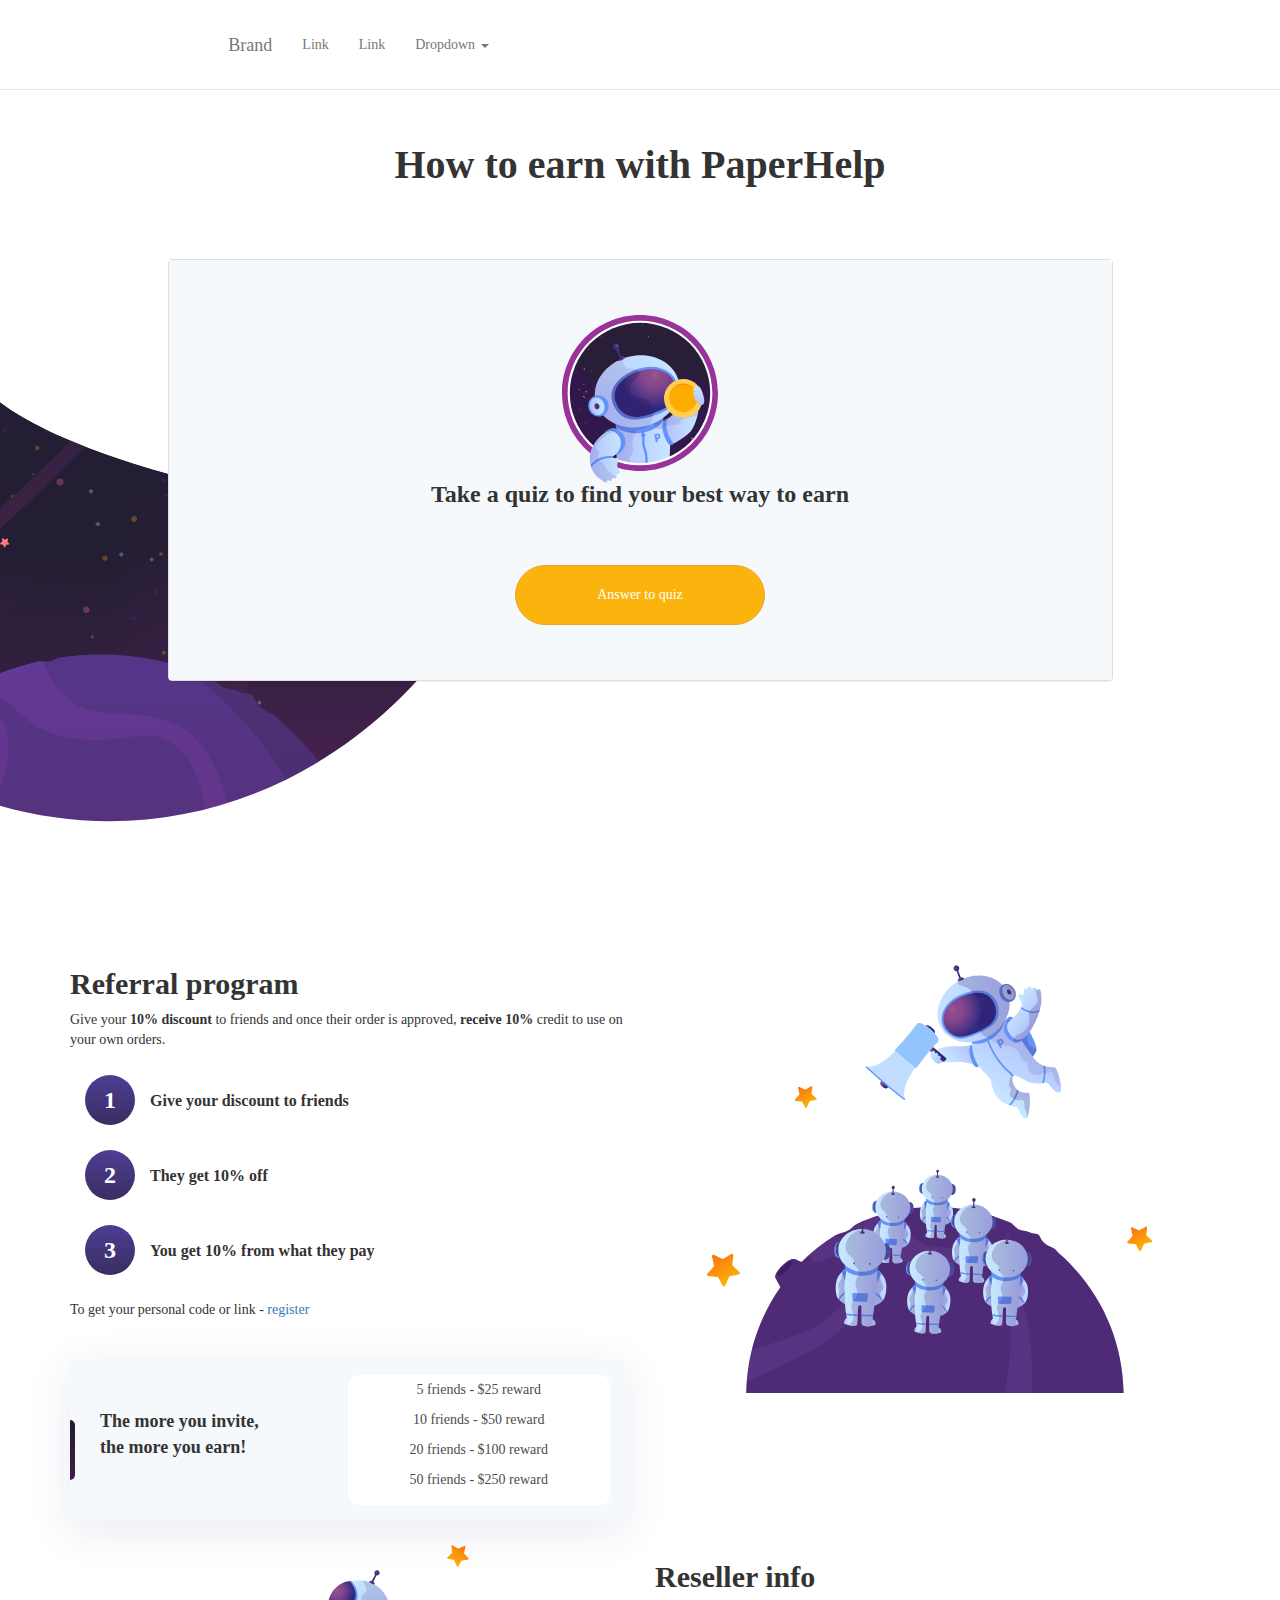
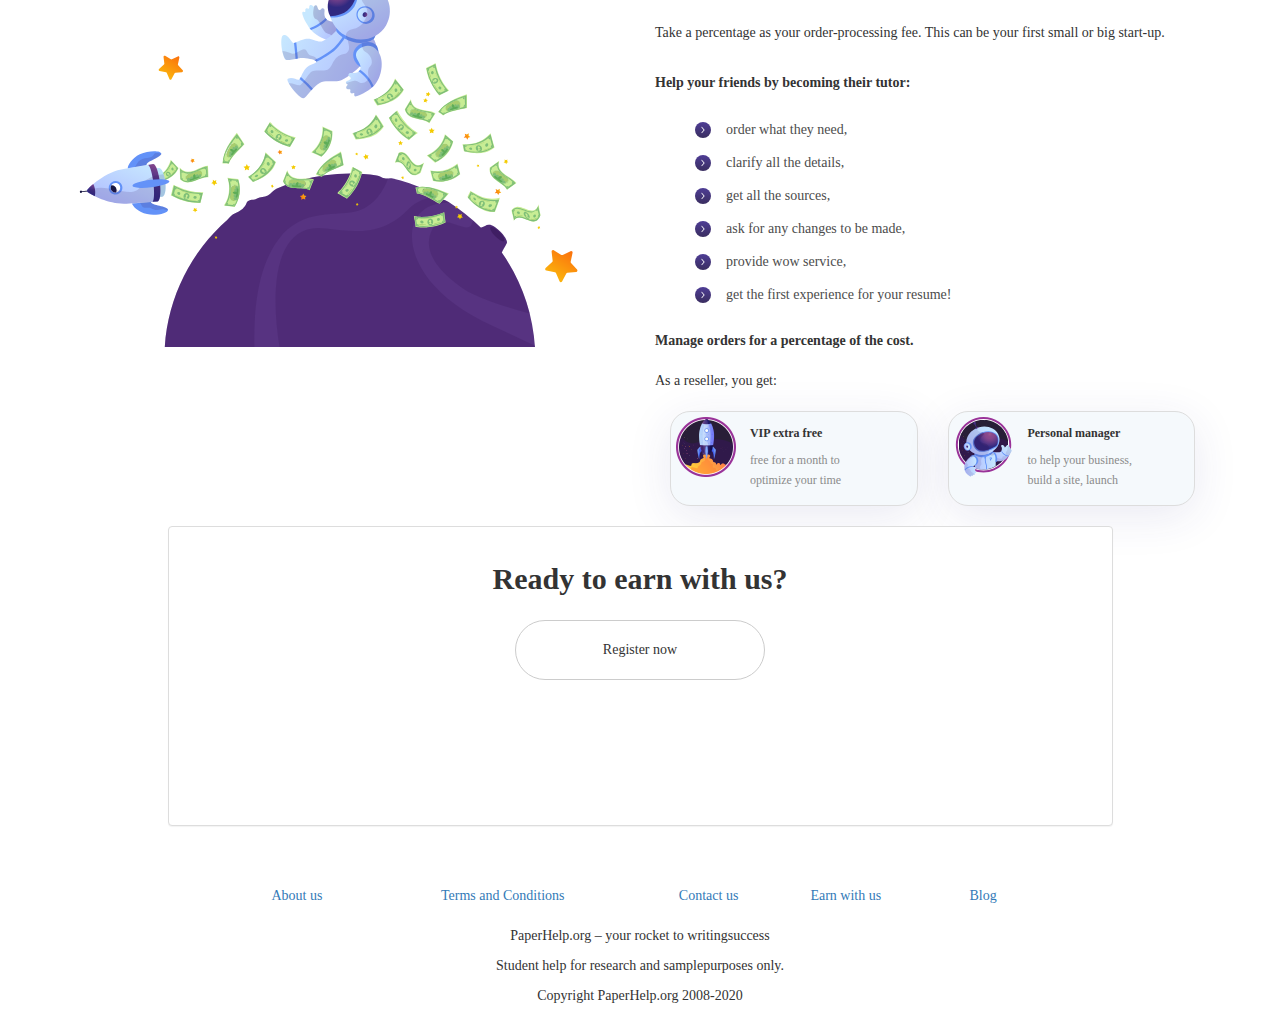
==== index.html @ 6554e4d7 "1" ====
<!DOCTYPE html>
<html lang="en">
  <head>
    <meta charset="UTF-8" />
    <meta name="viewport" content="width=device-width, initial-scale=1.0" />
    <title>index</title>
    <link rel="stylesheet" href="/lib/bootstrap-3.3.7-dist/css/bootstrap.css" />
    <link rel="stylesheet" href="/css/main.css" />
  </head>
  <body>
    <div class="container-fluid">
      <header class="row" id="header">
        <nav class="navbar navbar-default navbar-fixed-top">
          <div class="container-fluid col-lg-offset-2 col-lg-8">
            <div class="navbar-header">
              <button
                type="button"
                class="navbar-toggle collapsed"
                data-toggle="collapse"
                data-target="#bs-example-navbar-collapse-1"
                aria-expanded="false"
              >
                <span class="sr-only">Toggle navigation</span>
                <span class="icon-bar"></span>
                <span class="icon-bar"></span>
                <span class="icon-bar"></span>
              </button>
              <a class="navbar-brand" href="#">Brand</a>
            </div>
            <div
              class="collapse navbar-collapse"
              id="bs-example-navbar-collapse-1"
            >
              <ul class="nav navbar-nav">
                <li class="">
                  <a href="#">Link <span class="sr-only">(current)</span></a>
                </li>
                <li><a href="#">Link</a></li>
                <li class="dropdown">
                  <a
                    href="#"
                    class="dropdown-toggle"
                    data-toggle="dropdown"
                    role="button"
                    aria-haspopup="true"
                    aria-expanded="false"
                    >Dropdown <span class="caret"></span
                  ></a>
                  <ul class="dropdown-menu">
                    <li><a href="#">Action</a></li>
                    <li><a href="#">Another action</a></li>
                    <li><a href="#">Something else here</a></li>
                    <li role="separator" class="divider"></li>
                    <li><a href="#">Separated link</a></li>
                    <li role="separator" class="divider"></li>
                    <li><a href="#">One more separated link</a></li>
                  </ul>
                </li>
              </ul>
            </div>
          </div>
        </nav>
        <div id="header-img"></div>
      </header>
      <section class="content container" id="content"></section>
      <footer class="row" id="footer">
        <div class="col-lg-offset-2 col-lg-8 text-center">
          <div class="col-lg-2"><a href="#">About us</a></div>
          <div class="col-lg-4"><a href="#">Terms and Conditions</a></div>
          <div class="col-lg-2"><a href="#">Contact us</a></div>
          <div class="col-lg-2"><a href="#">Earn with us</a></div>
          <div class="col-lg-2"><a href="#">Blog</a></div>
        </div>
        <div class="col-lg-offset-1 col-lg-10 text-center">
          <p>PaperHelp.org – your rocket to writingsuccess</p>
          <p>Student help for research and samplepurposes only.</p>
          <p>Copyright PaperHelp.org 2008-2020</p>
        </div>
      </footer>
    </div>
    <script src="/lib/jquery-2.0.0/jquery.js"></script>
    <script src="/lib/bootstrap-3.3.7-dist/js/bootstrap.js"></script>
    <script src="/js/config.js"></script>
    <script src="/js/utils.js"></script>
    <script>
      utils.load(config.module.joinUs);
    </script>
  </body>
</html>
---- css/main.css ----
body {
  padding-top: 90px;
  font-family: "Gotham Pro";
}
h1 {
  line-height: 50px;
  font-size: 40px;
  color: #333;
}
h1,
h2,
h3 {
  font-weight: 700;
  font-family: Gotham Pro;
  font-style: normal;
}
.clear-padding {
  padding: 0;
}
.padding-bottom-xs {
  padding-bottom: 10px;
}
.padding-bottom-sm {
  padding-bottom: 20px;
}
.padding-bottom-md {
  padding-bottom: 30px;
}
.front-xs {
  font-style: normal;
  font-weight: normal;
  font-size: 12px;
  line-height: 20px;
  color: #8b8b8b;
}
/* header */
header .navbar {
  padding: 0px;
  background-color: #ffffff;
}
#header-img {
  width: 1131px;
  height: 755px;
  right: 50%;
  margin-right: 150px;
  position: absolute;
  background-image: url("/imgs/header-bg-l-desk.svg");
}
#header .navbar {
  height: 90px;
  padding: 20px 0px;
}
#header {
  margin-bottom: 30px;
}

/* content */

/* footer */
#footer div {
  margin-top: 20px;
}

/* joinUs */
/* #joinUs .row:nth-of-type(1) */
#joinUs .row:nth-of-type(1) .title {
  font-family: Gotham Pro;
  font-style: normal;
  font-weight: bold;
  font-size: 24px;
  line-height: 23px;
  margin: 0 0 39px 0;
}
#joinUs .row:nth-of-type(1) .title {
  padding-bottom: 20px;
}
#joinUs .row:nth-of-type(1) .join-panel {
  height: 688px;
}

#joinUs .row:nth-of-type(1) .join-panel .panel-body {
  padding: 55px 72px;
  background: #f5f9fc;
}
#joinUs .row:nth-of-type(1) .panel-body .btn {
  height: 60px;
  width: 250px;
  background: #fbb40d;
  border-radius: 50px;
}
/* #joinUs .row:nth-of-type(2)  */
#joinUs .row:nth-of-type(2) .col-lg-12 {
  padding: 0px;
}
#joinUs .row:nth-of-type(2) .title-nav {
  margin-bottom: 25px;
}
#joinUs .row:nth-of-type(2) .circular {
  height: 50px;
  width: 50px;
  border-radius: 50%;
  background: linear-gradient(180deg, #4e3d95 0, #3a2e60 100%) !important;
  font-style: normal;
  font-weight: bold;
  font-size: 24px;
  line-height: 23px;
  display: flex;
  align-items: center;
  text-align: center;
  color: #ffffff;
  justify-content: center;
}
#joinUs .row:nth-of-type(2) .circular + div {
  min-height: 50px;
  font-style: normal;
  font-weight: bold;
  font-size: 16px;
  line-height: 15px;
  display: flex;
  align-items: center;
  color: #333333;
}
#joinUs .row:nth-of-type(2) .panel:before {
  content: "";
  position: absolute;
  left: 0;
  top: 50%;
  margin-top: -30px;
  height: 60px;
  width: 5px;
  background: linear-gradient(180deg, #231e33 17.73%, #431c48 100%);
  border-radius: 0 10px 10px 0;
}
#joinUs .row:nth-of-type(2) .panel {
  box-shadow: 0px 10px 45px rgba(47, 45, 133, 0.1);
  border: none;
}
#joinUs .row:nth-of-type(2) .panel-body:nth-of-type(1) {
  background: #f5f9fc;
}
#joinUs .row:nth-of-type(2) .panel-body:nth-of-type(1) .nav-left {
  height: 120px;
  display: flex;
  align-items: center;
  font-weight: bold;
  font-size: 18px;
}
#joinUs .row:nth-of-type(2) .panel-body:nth-of-type(1) .nav-right {
  background: #ffffff;
  border-radius: 10px;
  font-style: normal;
  font-weight: normal;
  font-size: 14px;
  color: #4c4c4c;
  padding: 5px 0px;
}
/* #joinUs .row:nth-of-type(3) */
#joinUs .row:nth-of-type(3) li {
  list-style: none;
  padding-left: 31px;
  font-style: normal;
  font-weight: normal;
  font-size: 14px;
  line-height: 33px;
  color: #4c4c4c;
  background: url("/imgs/arrow-point-to-right.svg") no-repeat top 50% left 0;
}
#joinUs .row:nth-of-type(3) .panel {
  background: #f5f9fc;
  box-shadow: 0px 10px 45px rgba(47, 45, 133, 0.1);
  border-radius: 20px;
}
#joinUs .row:nth-of-type(3) .panel .panel-body {
  padding: 5px;
}
#joinUs .row:nth-of-type(3) .panel img {
  height: 60px;
  width: 60px;
}
/* #joinUs .row:nth-of-type(4) */
#joinUs .row:nth-of-type(4) .panel {
  height: 300px;
}
#joinUs .row:nth-of-type(4) .panel-body {
  height: 300px;
}
#joinUs .footer .panel-body .btn {
  margin-top: 25px;
  height: 60px;
  width: 250px;
  border-radius: 50px;
}
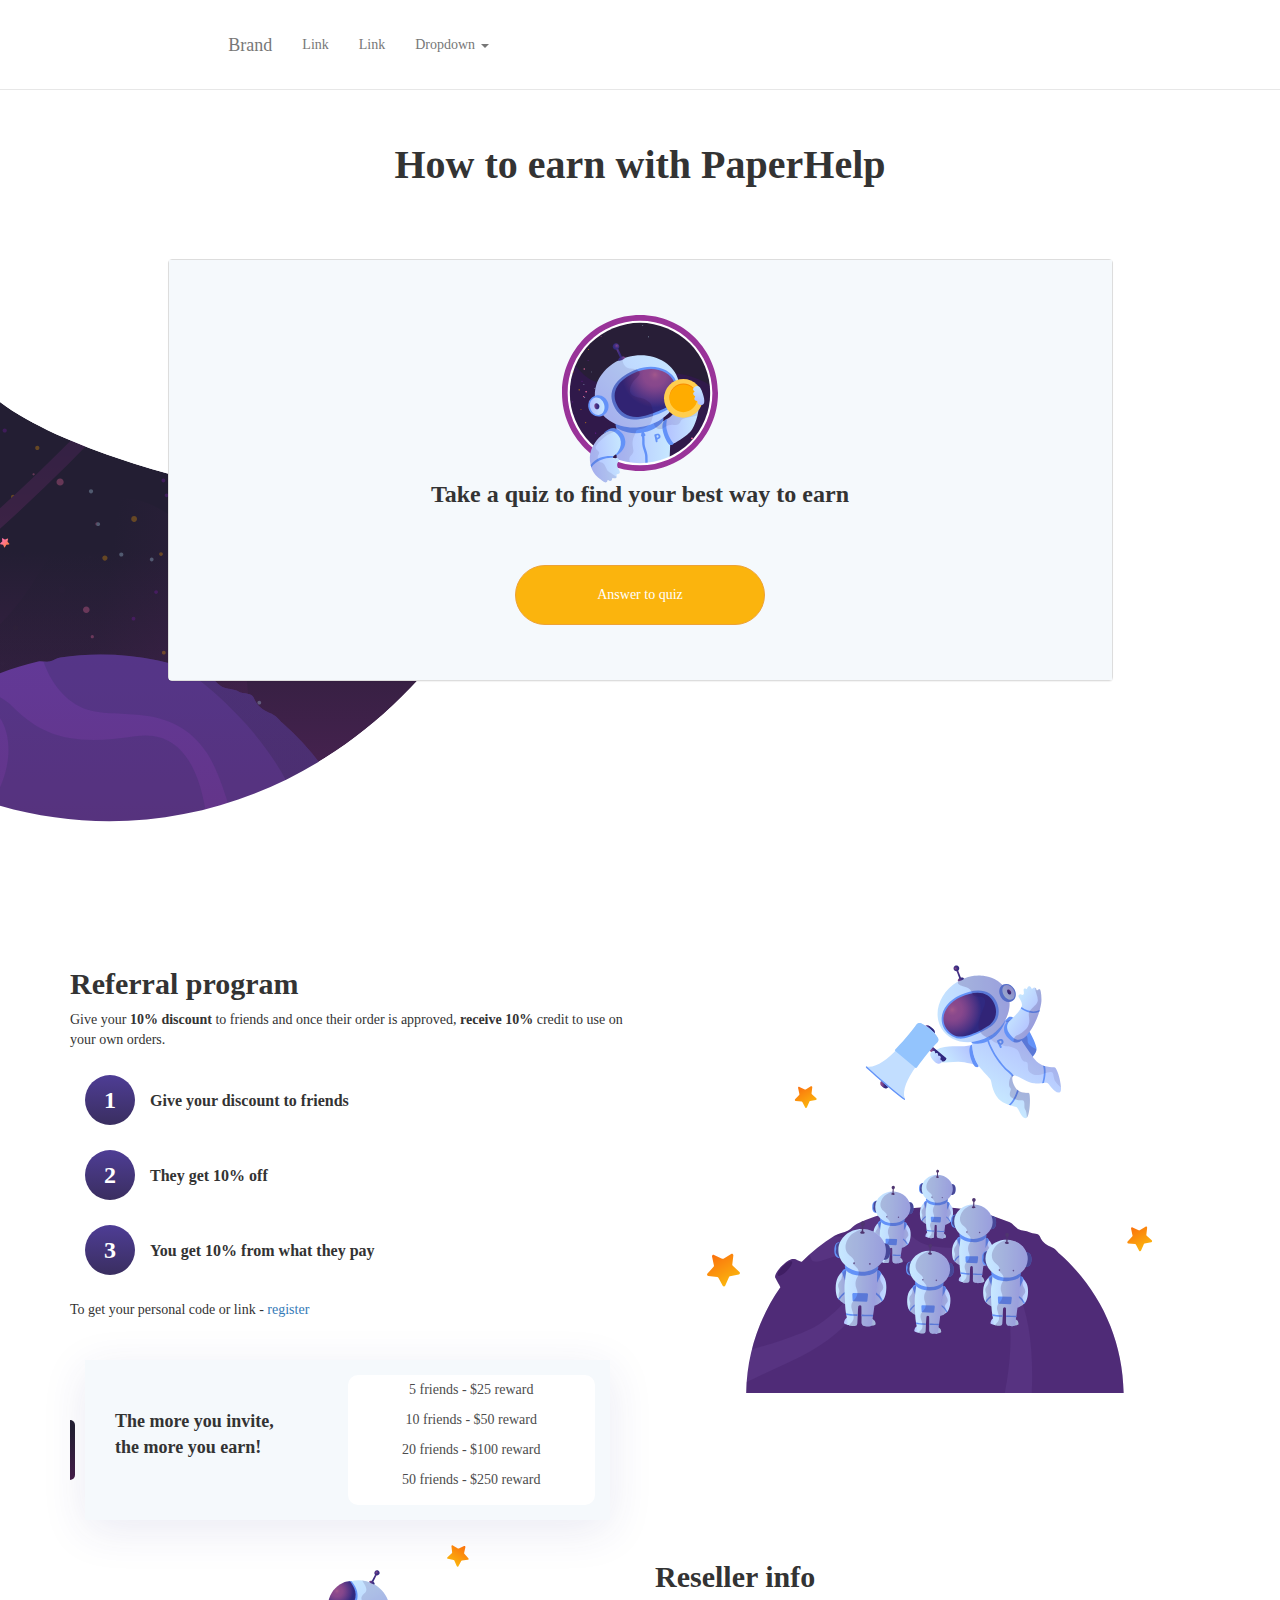
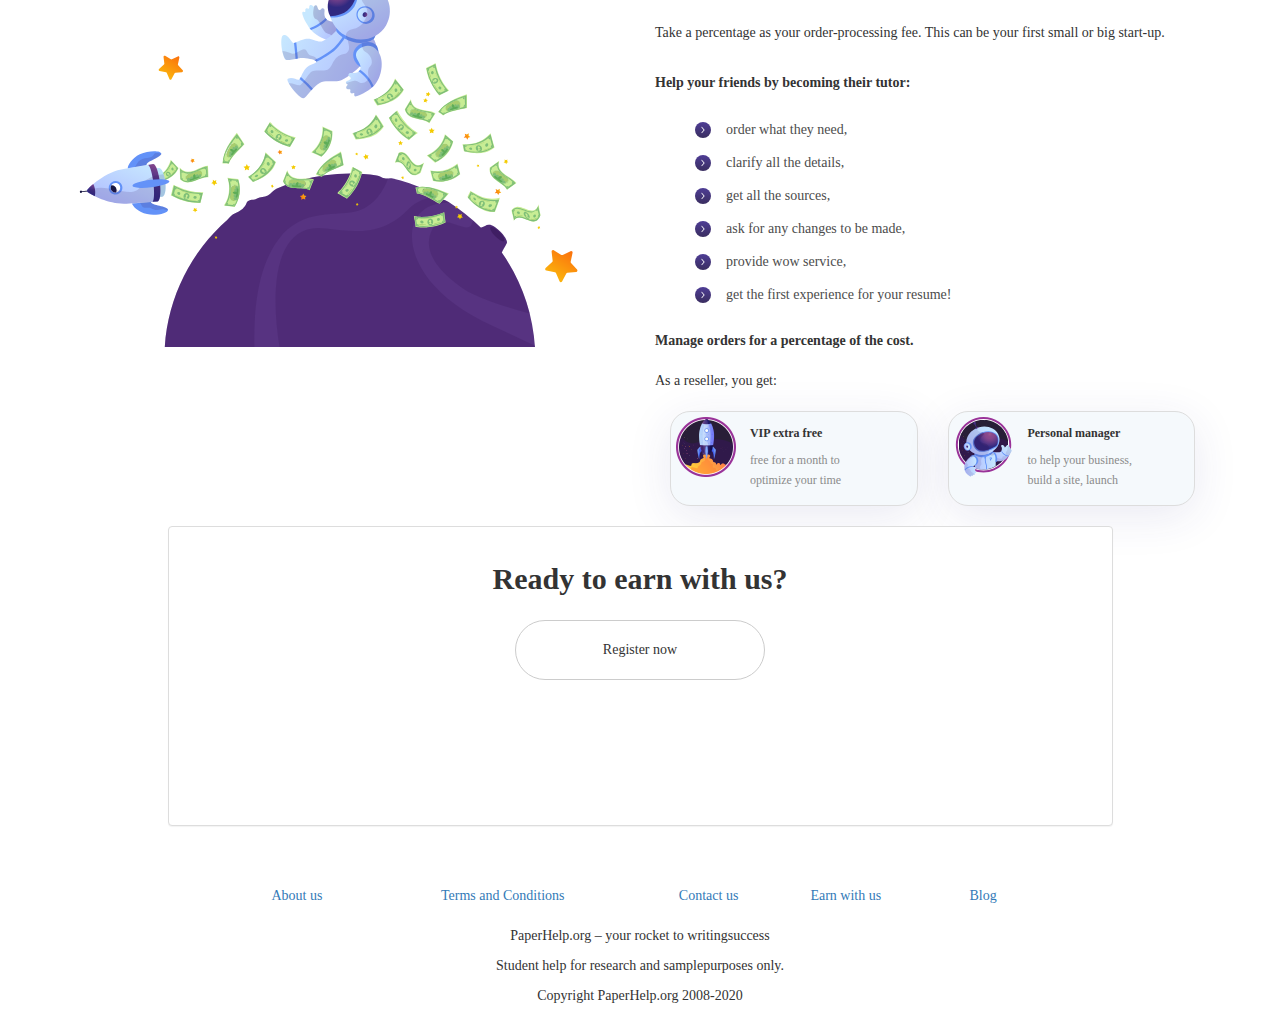
==== commit 706bdb3d: "1" ====
--- a/index.html
+++ b/index.html
@@ -4,14 +4,17 @@
     <meta charset="UTF-8" />
     <meta name="viewport" content="width=device-width, initial-scale=1.0" />
     <title>index</title>
-    <link rel="stylesheet" href="/lib/bootstrap-3.3.7-dist/css/bootstrap.css" />
-    <link rel="stylesheet" href="/css/main.css" />
+    <link
+      rel="stylesheet"
+      href="./lib/bootstrap-3.3.7-dist/css/bootstrap.css"
+    />
+    <link rel="stylesheet" href="./css/main.css" />
   </head>
   <body>
     <div class="container-fluid">
       <header class="row" id="header">
         <nav class="navbar navbar-default navbar-fixed-top">
-          <div class="container-fluid col-lg-offset-2 col-lg-8">
+          <div class="container-fluid col-sm-offset-2 col-sm-8">
             <div class="navbar-header">
               <button
                 type="button"
@@ -64,24 +67,24 @@
       </header>
       <section class="content container" id="content"></section>
       <footer class="row" id="footer">
-        <div class="col-lg-offset-2 col-lg-8 text-center">
-          <div class="col-lg-2"><a href="#">About us</a></div>
-          <div class="col-lg-4"><a href="#">Terms and Conditions</a></div>
-          <div class="col-lg-2"><a href="#">Contact us</a></div>
-          <div class="col-lg-2"><a href="#">Earn with us</a></div>
-          <div class="col-lg-2"><a href="#">Blog</a></div>
+        <div class="col-sm-offset-2 col-sm-8 text-center">
+          <div class="col-sm-2"><a href="#">About us</a></div>
+          <div class="col-sm-4"><a href="#">Terms and Conditions</a></div>
+          <div class="col-sm-2"><a href="#">Contact us</a></div>
+          <div class="col-sm-2"><a href="#">Earn with us</a></div>
+          <div class="col-sm-2"><a href="#">Blog</a></div>
         </div>
-        <div class="col-lg-offset-1 col-lg-10 text-center">
+        <div class="col-sm-offset-1 col-sm-10 text-center">
           <p>PaperHelp.org – your rocket to writingsuccess</p>
           <p>Student help for research and samplepurposes only.</p>
           <p>Copyright PaperHelp.org 2008-2020</p>
         </div>
       </footer>
     </div>
-    <script src="/lib/jquery-2.0.0/jquery.js"></script>
-    <script src="/lib/bootstrap-3.3.7-dist/js/bootstrap.js"></script>
-    <script src="/js/config.js"></script>
-    <script src="/js/utils.js"></script>
+    <script src="./lib/jquery-2.0.0/jquery.js"></script>
+    <script src="./lib/bootstrap-3.3.7-dist/js/bootstrap.js"></script>
+    <script src="./js/config.js"></script>
+    <script src="./js/utils.js"></script>
     <script>
       utils.load(config.module.joinUs);
     </script>
--- a/css/main.css
+++ b/css/main.css
@@ -44,7 +44,7 @@
   right: 50%;
   margin-right: 150px;
   position: absolute;
-  background-image: url("/imgs/header-bg-l-desk.svg");
+  background-image: url("../imgs/header-bg-l-desk.svg");
 }
 #header .navbar {
   height: 90px;
@@ -163,7 +163,7 @@
   font-size: 14px;
   line-height: 33px;
   color: #4c4c4c;
-  background: url("/imgs/arrow-point-to-right.svg") no-repeat top 50% left 0;
+  background: url("../imgs/arrow-point-to-right.svg") no-repeat top 50% left 0;
 }
 #joinUs .row:nth-of-type(3) .panel {
   background: #f5f9fc;
@@ -180,10 +180,12 @@
 /* #joinUs .row:nth-of-type(4) */
 #joinUs .row:nth-of-type(4) .panel {
   height: 300px;
+  padding: auto;
 }
 #joinUs .row:nth-of-type(4) .panel-body {
-  height: 300px;
+  
 }
+
 #joinUs .footer .panel-body .btn {
   margin-top: 25px;
   height: 60px;
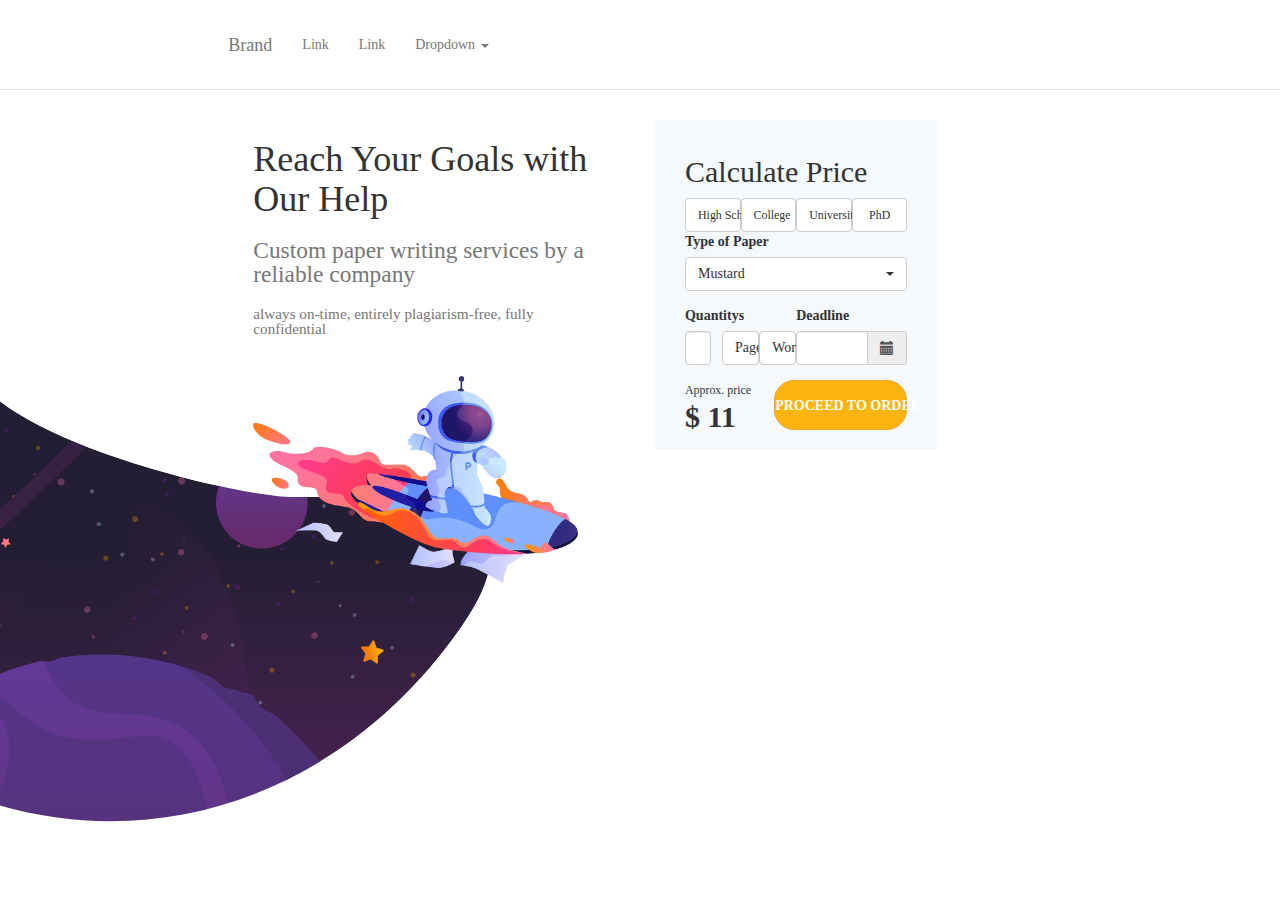
==== commit a40a2f8e: "1" ====
--- a/index.html
+++ b/index.html
@@ -9,8 +9,16 @@
       href="./lib/bootstrap-3.3.7-dist/css/bootstrap.css"
     />
     <link rel="stylesheet" href="./css/main.css" />
+    <link
+      rel="stylesheet"
+      href="./lib/bootstrap-select/css/bootstrap-select.css"
+    />
+    <link
+      rel="stylesheet"
+      href="./lib/bootstrap-datepicker/css/bootstrap-datepicker.css"
+    />
   </head>
-  <body>
+  <body style="overflow-x: hidden;">
     <div class="container-fluid">
       <header class="row" id="header">
         <nav class="navbar navbar-default navbar-fixed-top">
@@ -65,8 +73,8 @@
         </nav>
         <div id="header-img"></div>
       </header>
-      <section class="content container" id="content"></section>
-      <footer class="row" id="footer">
+      <section class="content" id="content"></section>
+      <!-- <footer class="row" id="footer">
         <div class="col-sm-offset-2 col-sm-8 text-center">
           <div class="col-sm-2"><a href="#">About us</a></div>
           <div class="col-sm-4"><a href="#">Terms and Conditions</a></div>
@@ -79,14 +87,16 @@
           <p>Student help for research and samplepurposes only.</p>
           <p>Copyright PaperHelp.org 2008-2020</p>
         </div>
-      </footer>
+      </footer> -->
     </div>
     <script src="./lib/jquery-2.0.0/jquery.js"></script>
     <script src="./lib/bootstrap-3.3.7-dist/js/bootstrap.js"></script>
+    <script src="./lib/bootstrap-select/js/bootstrap-select.js"></script>
+    <script src="./lib/bootstrap-datepicker/js/bootstrap-datepicker.js"></script>
     <script src="./js/config.js"></script>
     <script src="./js/utils.js"></script>
     <script>
-      utils.load(config.module.joinUs);
+      utils.load(config.module.home);
     </script>
   </body>
 </html>
--- a/css/main.css
+++ b/css/main.css
@@ -1,10 +1,10 @@
 body {
-  padding-top: 90px;
+  padding-top: 9rem;
   font-family: "Gotham Pro";
 }
 h1 {
-  line-height: 50px;
-  font-size: 40px;
+  line-height: 5rem;
+  font-size: 4rem;
   color: #333;
 }
 h1,
@@ -14,181 +14,93 @@
   font-family: Gotham Pro;
   font-style: normal;
 }
+p {
+  font-style: normal;
+  font-weight: normal;
+  font-size: 1.4rem;
+  line-height: 3rem;
+  color: #4c4c4c;
+}
+.clear-margin {
+  margin: 0rem;
+}
 .clear-padding {
-  padding: 0;
+  padding: 0rem;
+}
+.clear-padding-left {
+  padding-left: 0rem;
+}
+.clear-padding-right{
+  padding-right: 0rem;
+}
+.padding-top-xs {
+  padding-top: 1rem;
+}
+.padding-top-sm {
+  padding-top: 2rem;
+}
+.padding-top-md {
+  padding-top: 3rem;
+}
+.padding-top-lg {
+  padding-top: 5rem;
 }
 .padding-bottom-xs {
-  padding-bottom: 10px;
+  padding-bottom: 1rem;
 }
 .padding-bottom-sm {
-  padding-bottom: 20px;
+  padding-bottom: 2rem;
 }
 .padding-bottom-md {
-  padding-bottom: 30px;
+  padding-bottom: 3rem;
+}
+.padding-bottom-lg {
+  padding-bottom: 5rem;
 }
 .front-xs {
   font-style: normal;
   font-weight: normal;
-  font-size: 12px;
-  line-height: 20px;
+  font-size: 1.2rem;
+  line-height: 2rem;
   color: #8b8b8b;
+}
+.panel-blue {
+  background: #f5f9fc;
+  border: none;
 }
 /* header */
 header .navbar {
-  padding: 0px;
+  padding: 0;
   background-color: #ffffff;
 }
 #header-img {
-  width: 1131px;
-  height: 755px;
+  width: 113rem;
+  height: 75rem;
   right: 50%;
-  margin-right: 150px;
+  margin-right: 15rem;
   position: absolute;
   background-image: url("../imgs/header-bg-l-desk.svg");
 }
 #header .navbar {
-  height: 90px;
-  padding: 20px 0px;
+  height: 9rem;
+  padding: 2rem 0;
 }
 #header {
-  margin-bottom: 30px;
+  margin-bottom: 3rem;
 }
-
 /* content */
 
 /* footer */
-#footer div {
-  margin-top: 20px;
+/* #footer div {
+  margin-top: 2rem;
+} */
+#footer {
+  padding-top: 30rem;
+  background: url("../imgs/footer-bg.svg") 50% 100% no-repeat;
 }
-
-/* joinUs */
-/* #joinUs .row:nth-of-type(1) */
-#joinUs .row:nth-of-type(1) .title {
-  font-family: Gotham Pro;
-  font-style: normal;
-  font-weight: bold;
-  font-size: 24px;
-  line-height: 23px;
-  margin: 0 0 39px 0;
+#footer > div:nth-of-type(1) {
+  height: 5rem;
 }
-#joinUs .row:nth-of-type(1) .title {
-  padding-bottom: 20px;
+#footer > div:nth-of-type(2) {
+  padding-top: 1rem;
 }
-#joinUs .row:nth-of-type(1) .join-panel {
-  height: 688px;
-}
-
-#joinUs .row:nth-of-type(1) .join-panel .panel-body {
-  padding: 55px 72px;
-  background: #f5f9fc;
-}
-#joinUs .row:nth-of-type(1) .panel-body .btn {
-  height: 60px;
-  width: 250px;
-  background: #fbb40d;
-  border-radius: 50px;
-}
-/* #joinUs .row:nth-of-type(2)  */
-#joinUs .row:nth-of-type(2) .col-lg-12 {
-  padding: 0px;
-}
-#joinUs .row:nth-of-type(2) .title-nav {
-  margin-bottom: 25px;
-}
-#joinUs .row:nth-of-type(2) .circular {
-  height: 50px;
-  width: 50px;
-  border-radius: 50%;
-  background: linear-gradient(180deg, #4e3d95 0, #3a2e60 100%) !important;
-  font-style: normal;
-  font-weight: bold;
-  font-size: 24px;
-  line-height: 23px;
-  display: flex;
-  align-items: center;
-  text-align: center;
-  color: #ffffff;
-  justify-content: center;
-}
-#joinUs .row:nth-of-type(2) .circular + div {
-  min-height: 50px;
-  font-style: normal;
-  font-weight: bold;
-  font-size: 16px;
-  line-height: 15px;
-  display: flex;
-  align-items: center;
-  color: #333333;
-}
-#joinUs .row:nth-of-type(2) .panel:before {
-  content: "";
-  position: absolute;
-  left: 0;
-  top: 50%;
-  margin-top: -30px;
-  height: 60px;
-  width: 5px;
-  background: linear-gradient(180deg, #231e33 17.73%, #431c48 100%);
-  border-radius: 0 10px 10px 0;
-}
-#joinUs .row:nth-of-type(2) .panel {
-  box-shadow: 0px 10px 45px rgba(47, 45, 133, 0.1);
-  border: none;
-}
-#joinUs .row:nth-of-type(2) .panel-body:nth-of-type(1) {
-  background: #f5f9fc;
-}
-#joinUs .row:nth-of-type(2) .panel-body:nth-of-type(1) .nav-left {
-  height: 120px;
-  display: flex;
-  align-items: center;
-  font-weight: bold;
-  font-size: 18px;
-}
-#joinUs .row:nth-of-type(2) .panel-body:nth-of-type(1) .nav-right {
-  background: #ffffff;
-  border-radius: 10px;
-  font-style: normal;
-  font-weight: normal;
-  font-size: 14px;
-  color: #4c4c4c;
-  padding: 5px 0px;
-}
-/* #joinUs .row:nth-of-type(3) */
-#joinUs .row:nth-of-type(3) li {
-  list-style: none;
-  padding-left: 31px;
-  font-style: normal;
-  font-weight: normal;
-  font-size: 14px;
-  line-height: 33px;
-  color: #4c4c4c;
-  background: url("../imgs/arrow-point-to-right.svg") no-repeat top 50% left 0;
-}
-#joinUs .row:nth-of-type(3) .panel {
-  background: #f5f9fc;
-  box-shadow: 0px 10px 45px rgba(47, 45, 133, 0.1);
-  border-radius: 20px;
-}
-#joinUs .row:nth-of-type(3) .panel .panel-body {
-  padding: 5px;
-}
-#joinUs .row:nth-of-type(3) .panel img {
-  height: 60px;
-  width: 60px;
-}
-/* #joinUs .row:nth-of-type(4) */
-#joinUs .row:nth-of-type(4) .panel {
-  height: 300px;
-  padding: auto;
-}
-#joinUs .row:nth-of-type(4) .panel-body {
-  
-}
-
-#joinUs .footer .panel-body .btn {
-  margin-top: 25px;
-  height: 60px;
-  width: 250px;
-  border-radius: 50px;
-}
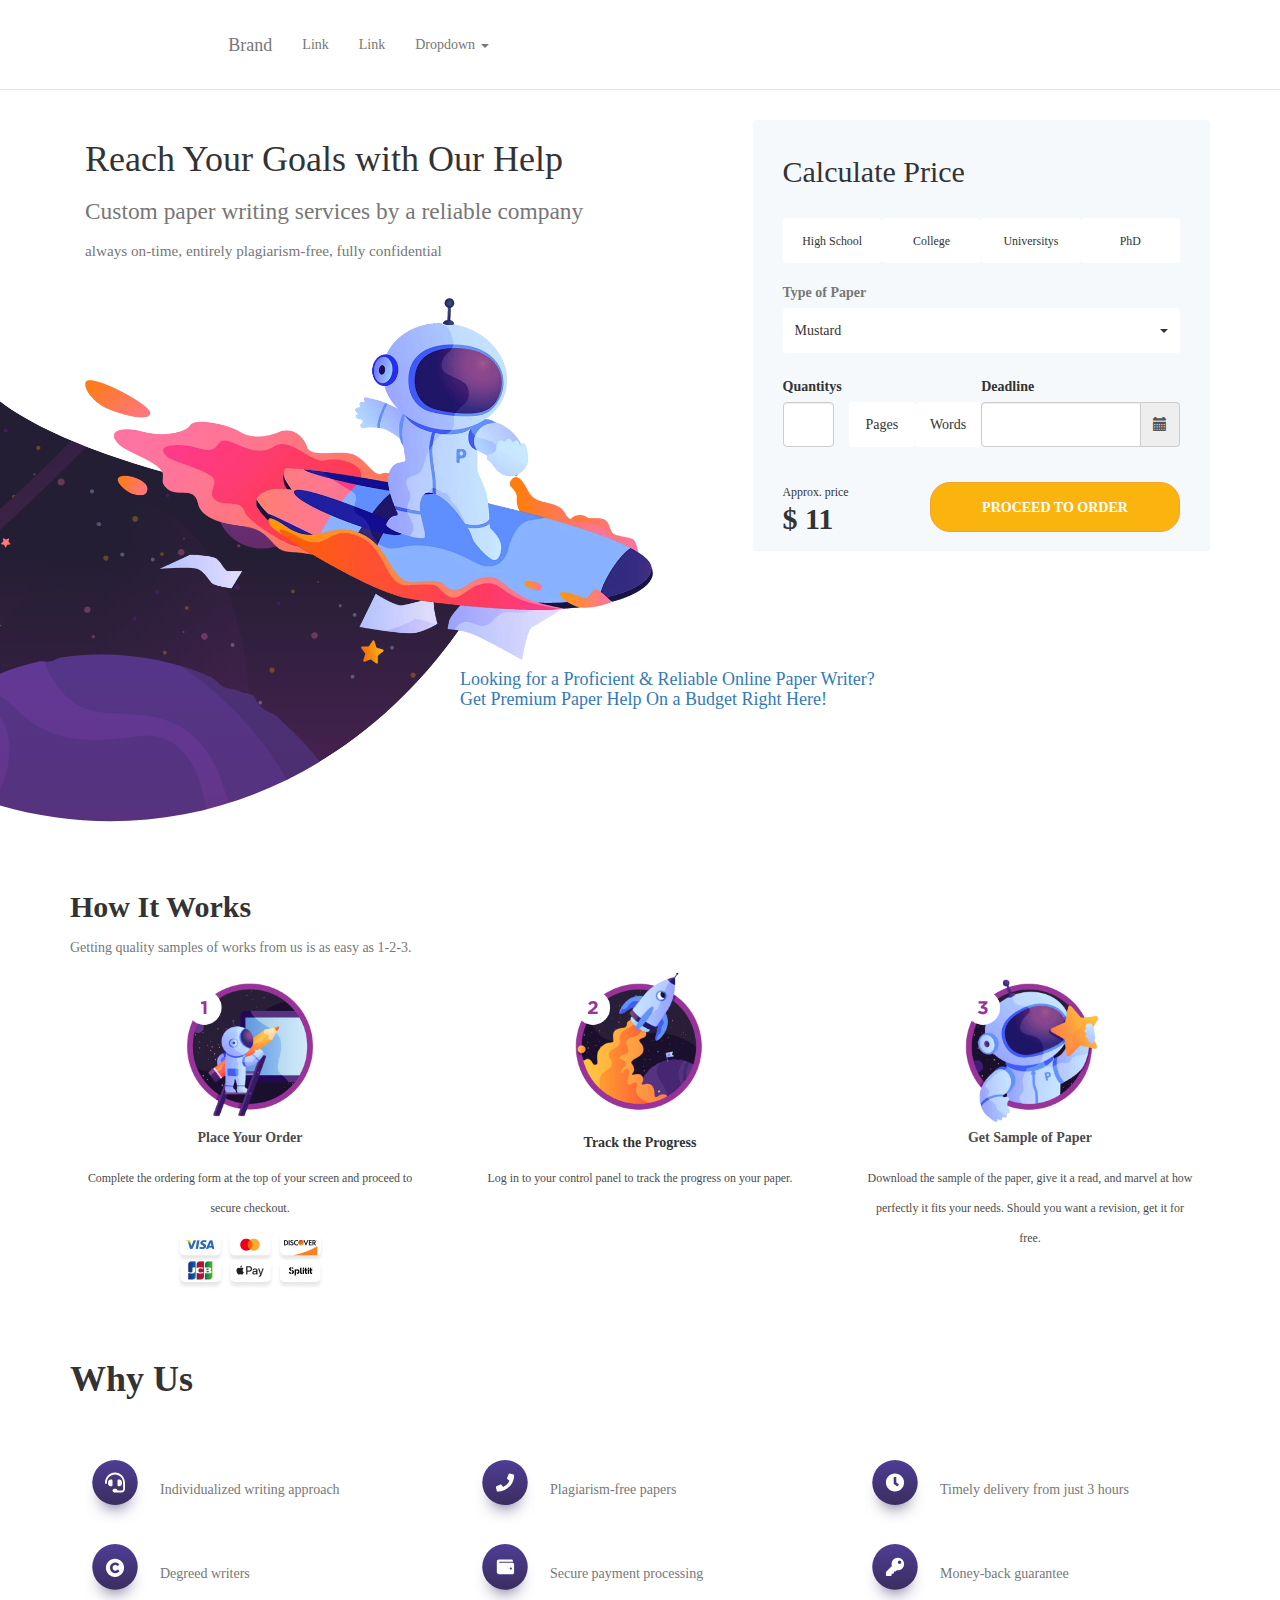
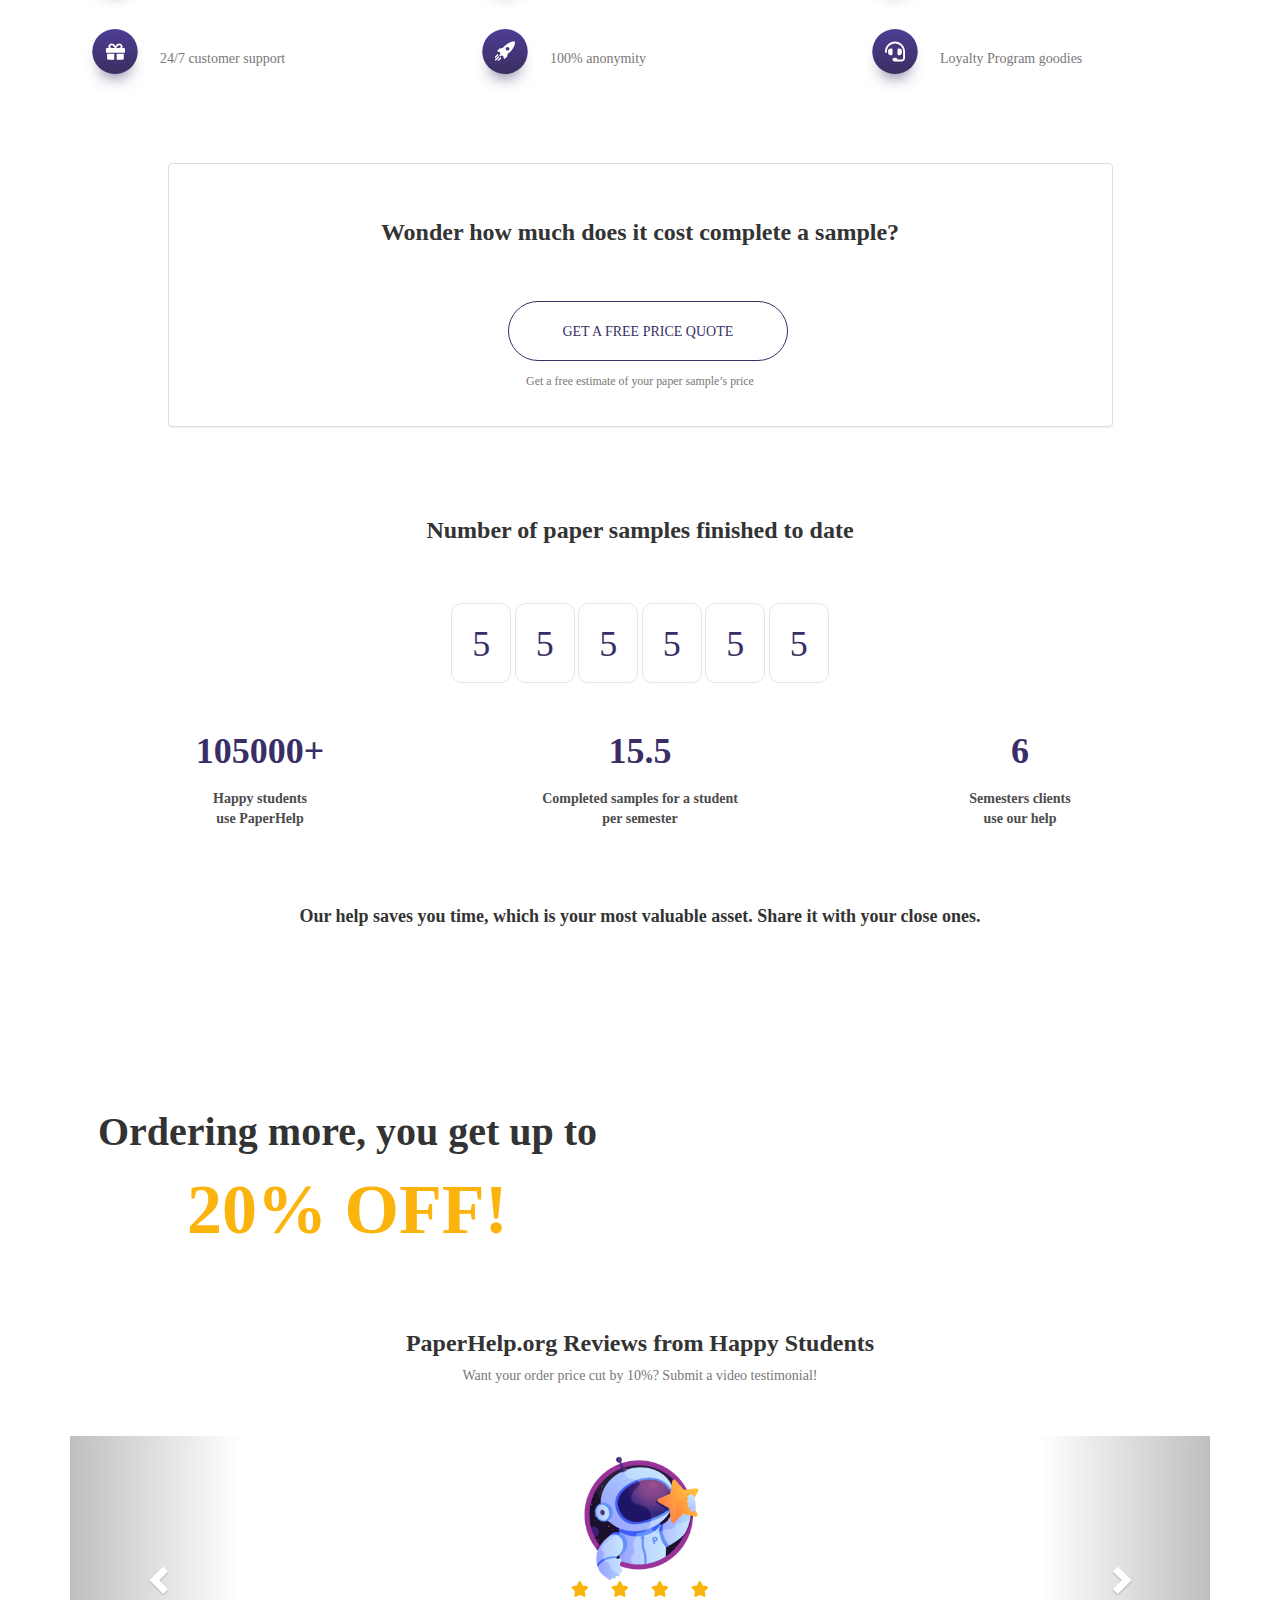
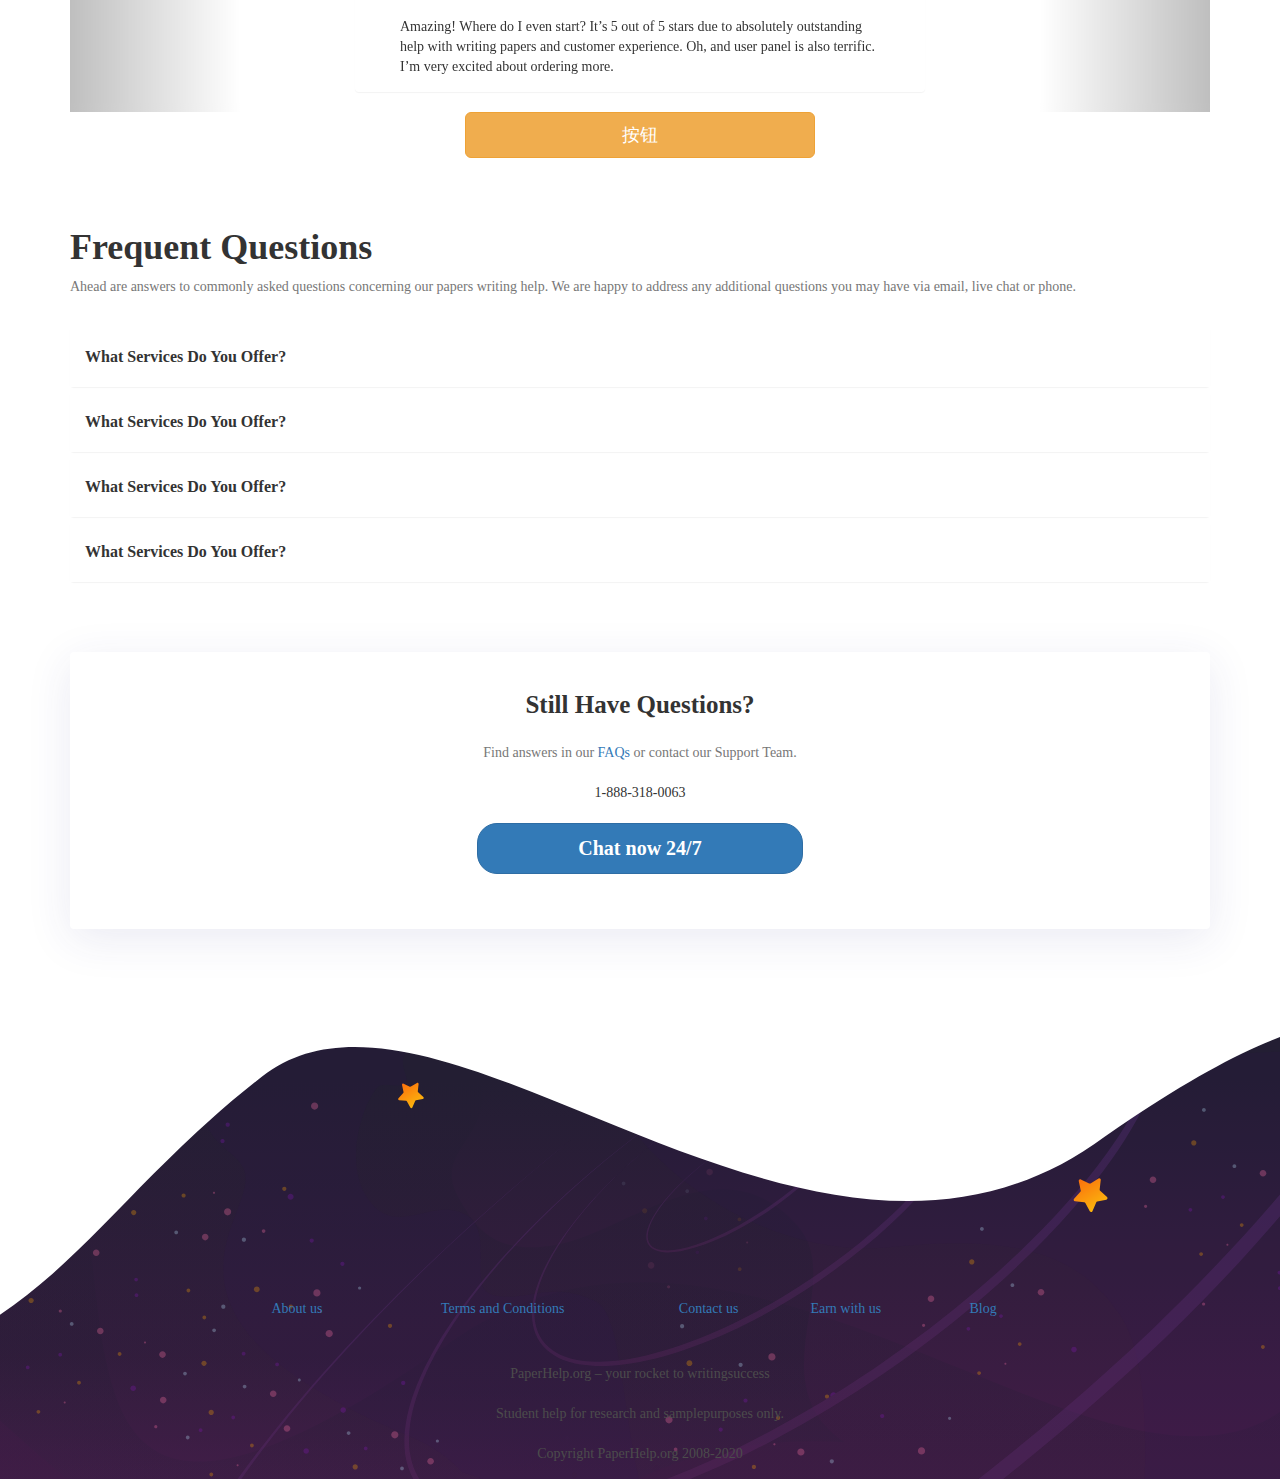
==== commit 8046aaeb: "11" ====
--- a/index.html
+++ b/index.html
@@ -74,7 +74,7 @@
         <div id="header-img"></div>
       </header>
       <section class="content" id="content"></section>
-      <!-- <footer class="row" id="footer">
+      <footer class="row" id="footer">
         <div class="col-sm-offset-2 col-sm-8 text-center">
           <div class="col-sm-2"><a href="#">About us</a></div>
           <div class="col-sm-4"><a href="#">Terms and Conditions</a></div>
@@ -87,7 +87,7 @@
           <p>Student help for research and samplepurposes only.</p>
           <p>Copyright PaperHelp.org 2008-2020</p>
         </div>
-      </footer> -->
+      </footer>
     </div>
     <script src="./lib/jquery-2.0.0/jquery.js"></script>
     <script src="./lib/bootstrap-3.3.7-dist/js/bootstrap.js"></script>
--- a/css/main.css
+++ b/css/main.css
@@ -33,6 +33,9 @@
 .clear-padding-right{
   padding-right: 0rem;
 }
+.clear-border{
+  border: none !important;
+}
 .padding-top-xs {
   padding-top: 1rem;
 }
@@ -67,6 +70,10 @@
 .panel-blue {
   background: #f5f9fc;
   border: none;
+}
+.shadow-default{
+  border-radius: 2rem;
+  box-shadow: 0 1rem 4.5rem rgba(47, 45, 133, .1);
 }
 /* header */
 header .navbar {
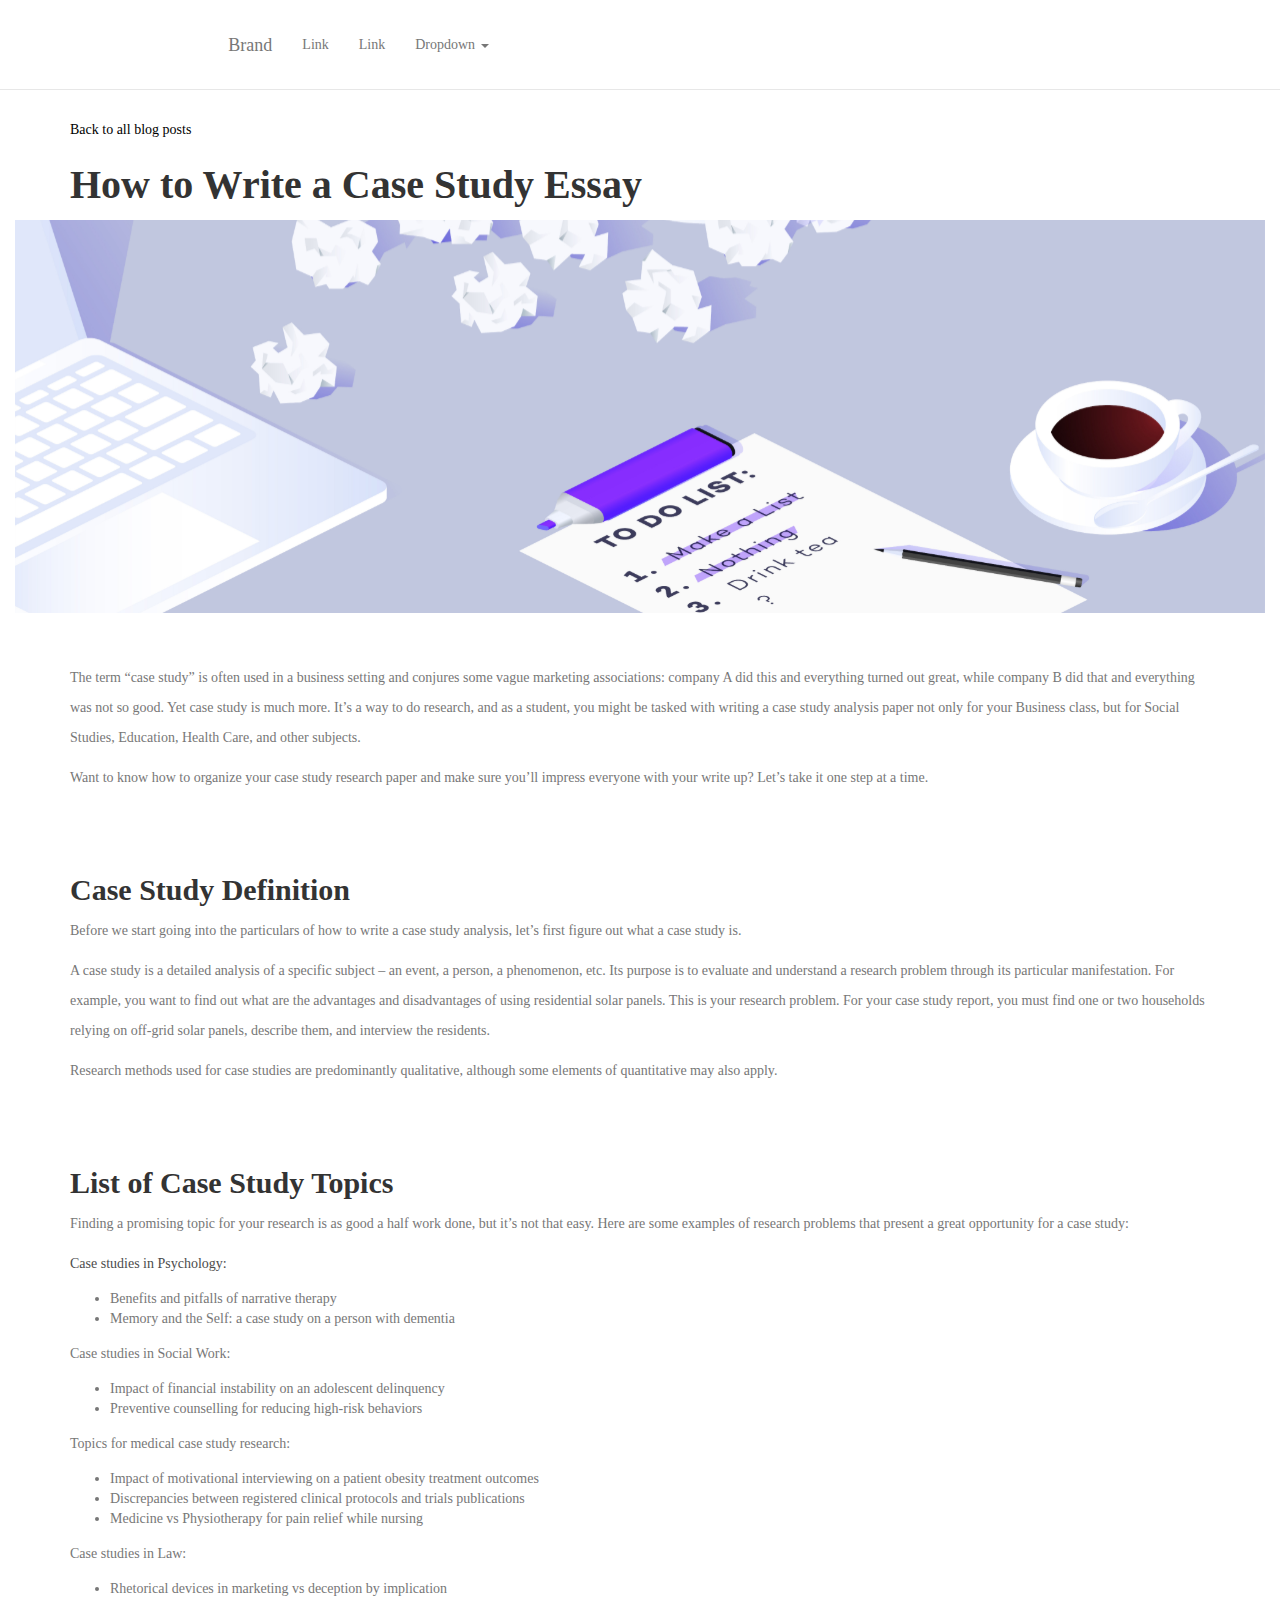
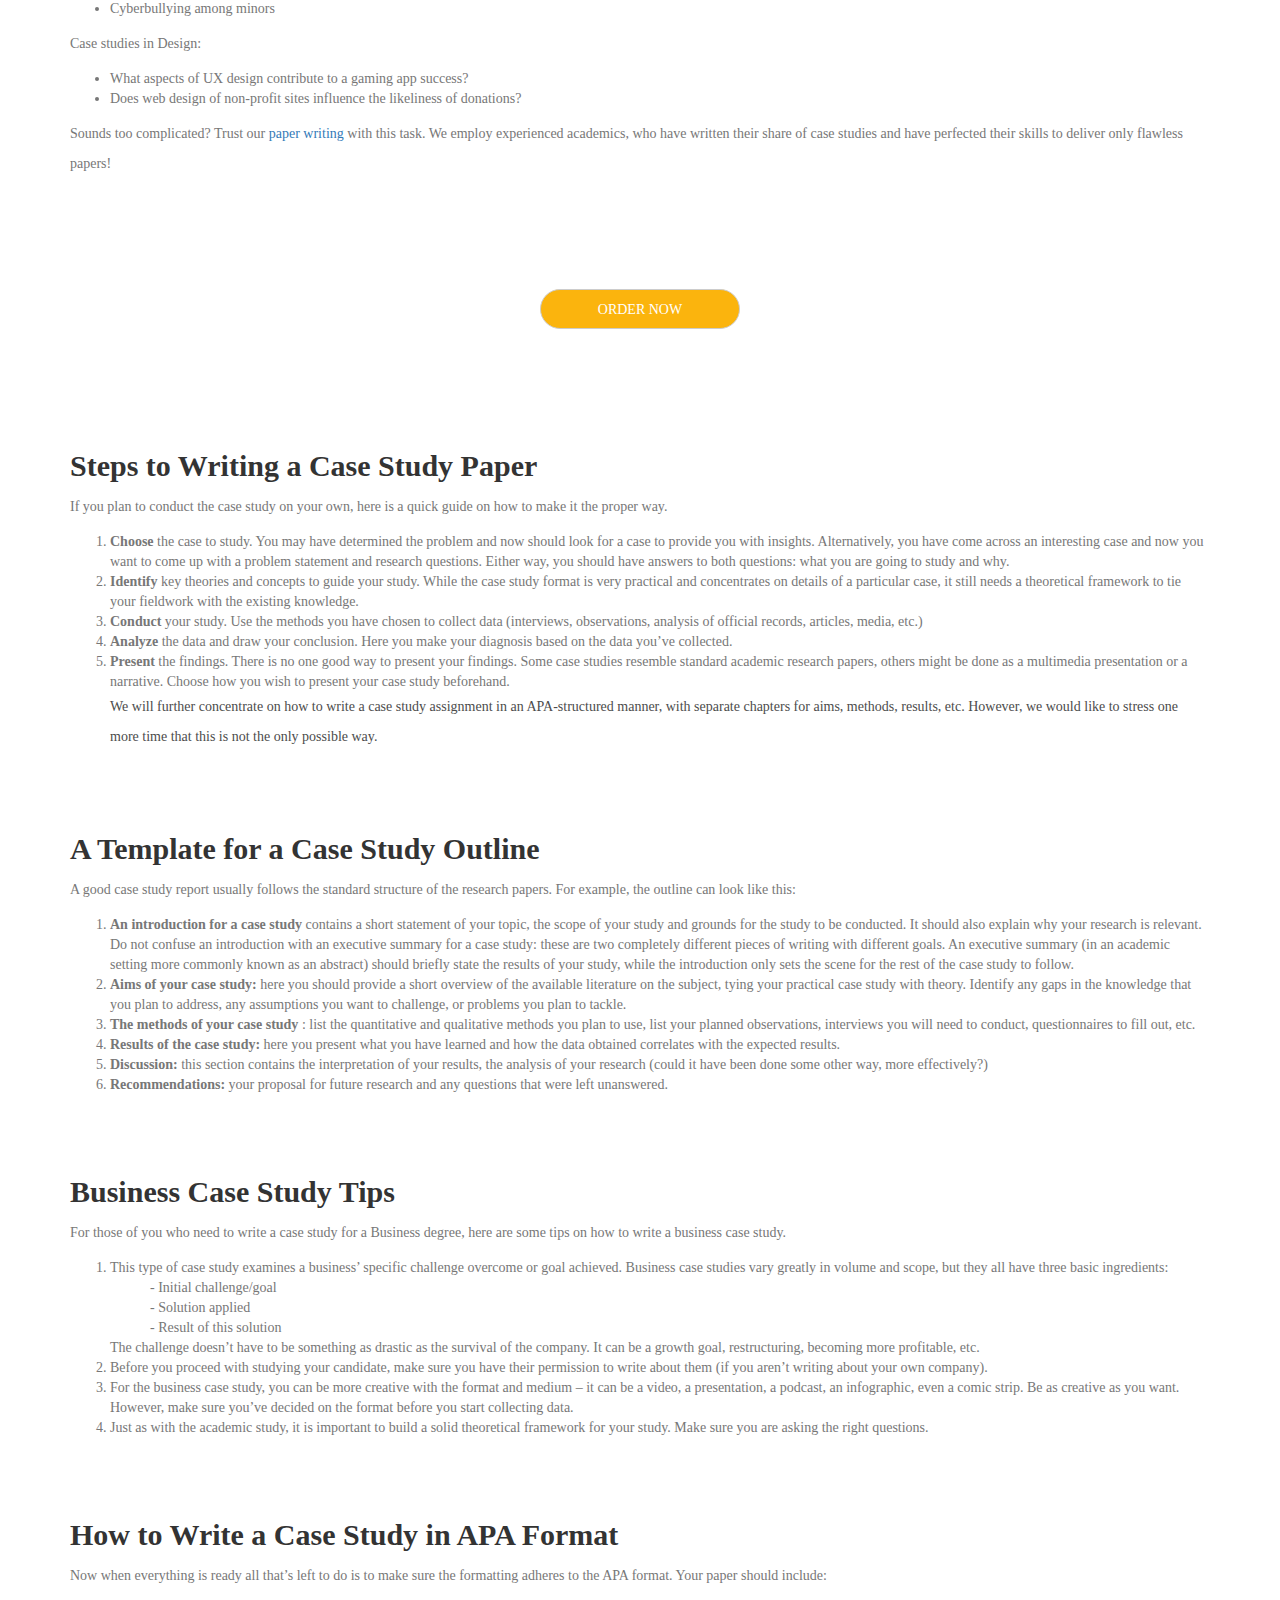
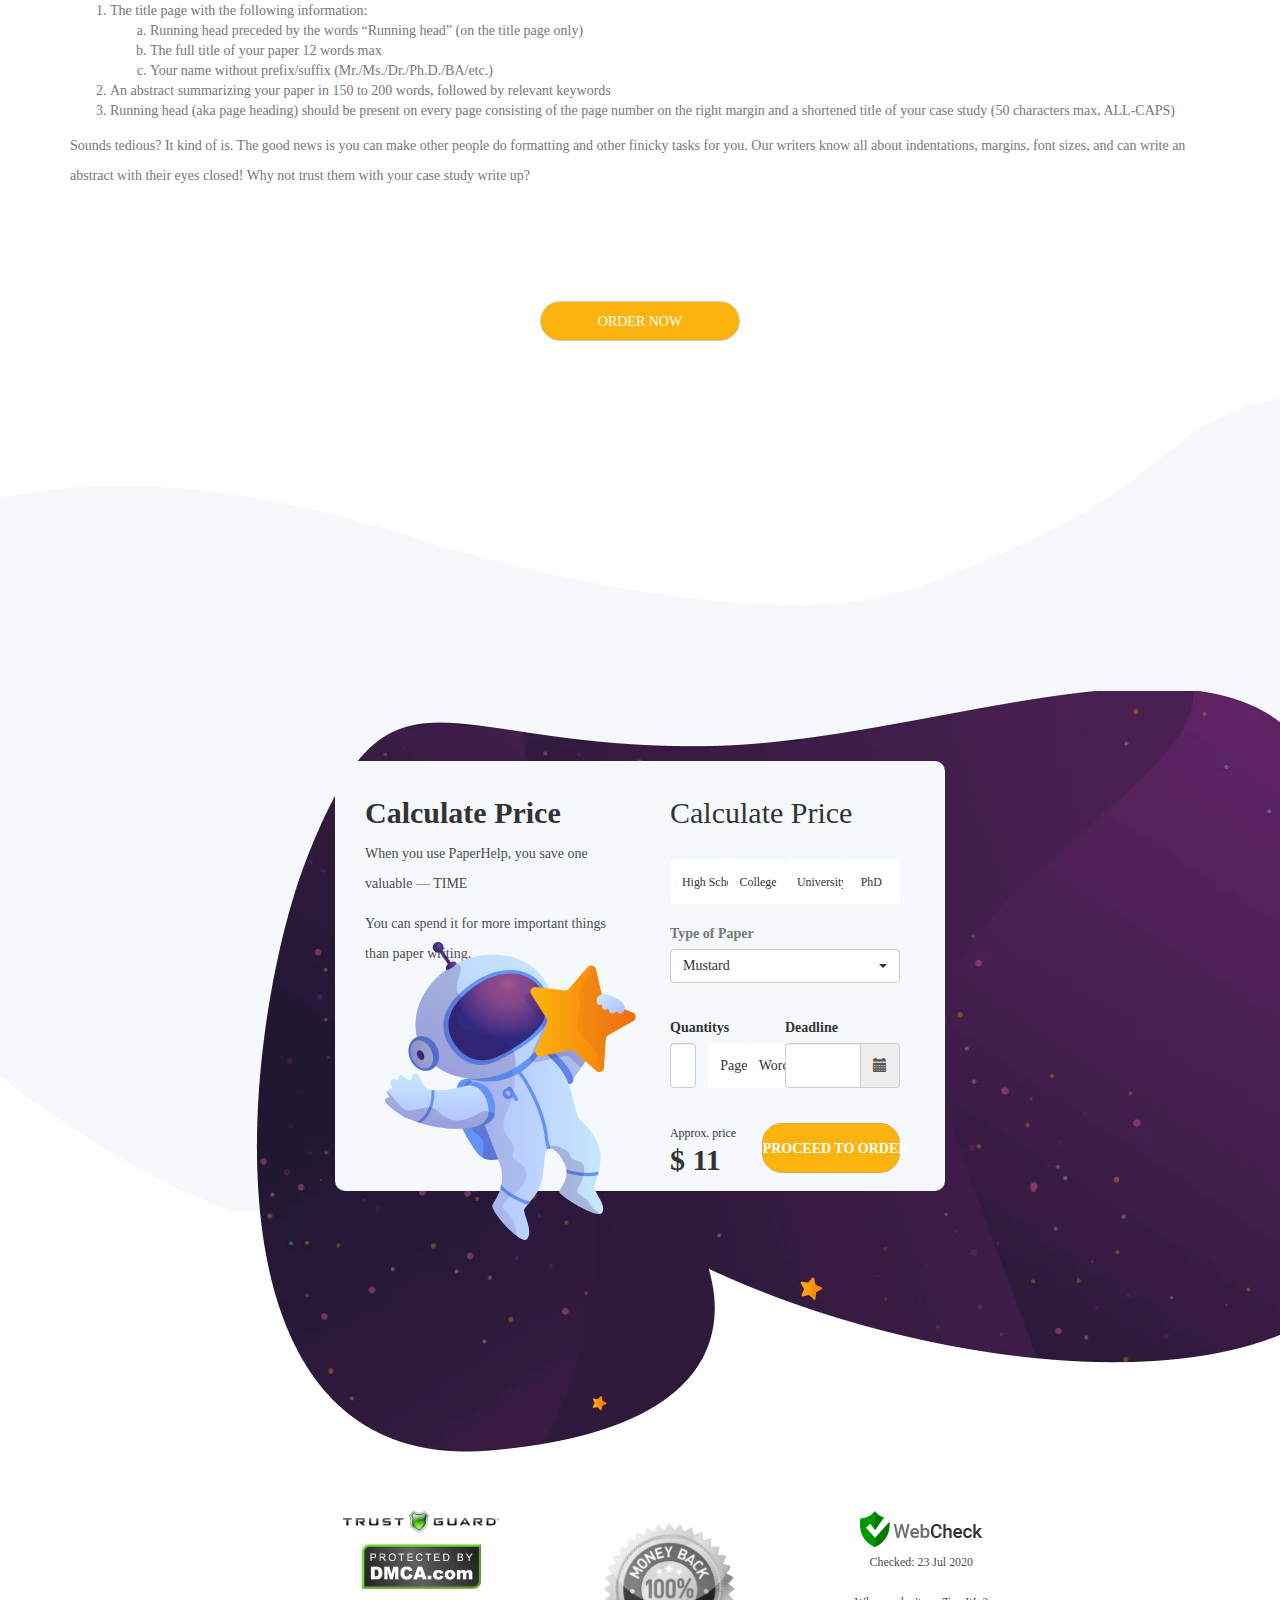
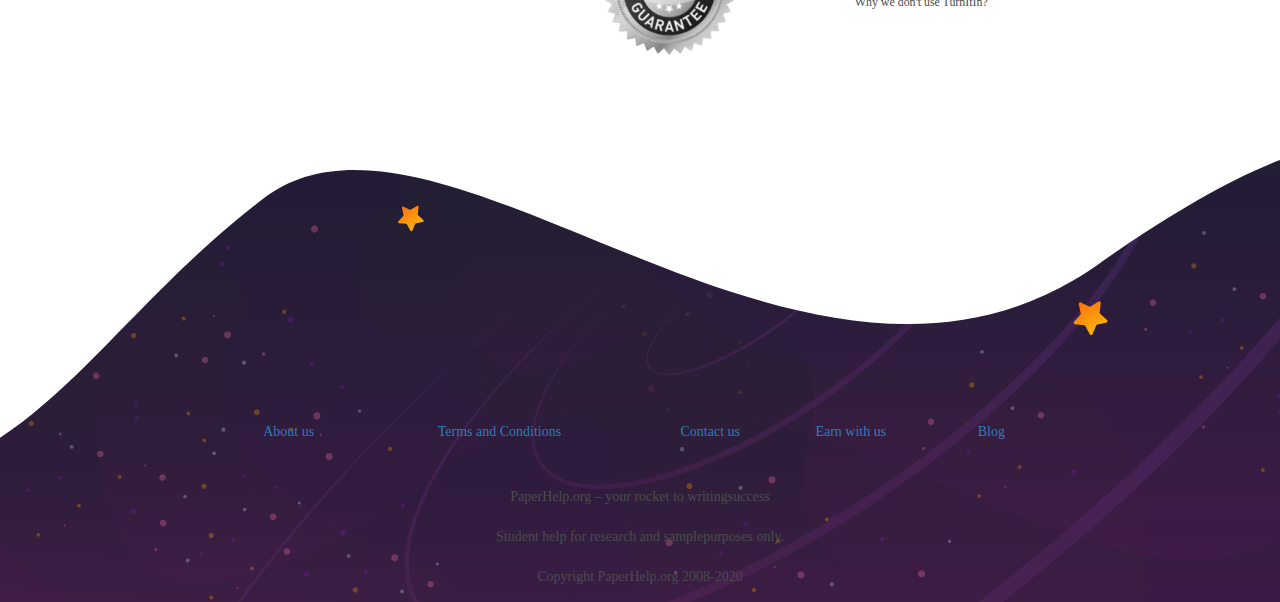
==== commit 43888b7c: "1" ====
--- a/index.html
+++ b/index.html
@@ -73,8 +73,9 @@
         </nav>
         <div id="header-img"></div>
       </header>
-      <section class="content" id="content"></section>
-      <footer class="row" id="footer">
+    </div>
+    <section class="content" id="content"></section>
+    <footer class="row" id="footer">
         <div class="col-sm-offset-2 col-sm-8 text-center">
           <div class="col-sm-2"><a href="#">About us</a></div>
           <div class="col-sm-4"><a href="#">Terms and Conditions</a></div>
@@ -88,7 +89,6 @@
           <p>Copyright PaperHelp.org 2008-2020</p>
         </div>
       </footer>
-    </div>
     <script src="./lib/jquery-2.0.0/jquery.js"></script>
     <script src="./lib/bootstrap-3.3.7-dist/js/bootstrap.js"></script>
     <script src="./lib/bootstrap-select/js/bootstrap-select.js"></script>
@@ -96,7 +96,7 @@
     <script src="./js/config.js"></script>
     <script src="./js/utils.js"></script>
     <script>
-      utils.load(config.module.home);
+      utils.load(config.module.studyList);
     </script>
   </body>
 </html>
--- a/css/main.css
+++ b/css/main.css
@@ -75,6 +75,15 @@
   border-radius: 2rem;
   box-shadow: 0 1rem 4.5rem rgba(47, 45, 133, .1);
 }
+.black-font{
+  color: #000000;
+}
+.clear-list{
+  list-style: none;
+}
+.list-alpha{
+  list-style: lower-alpha;
+}
 /* header */
 header .navbar {
   padding: 0;
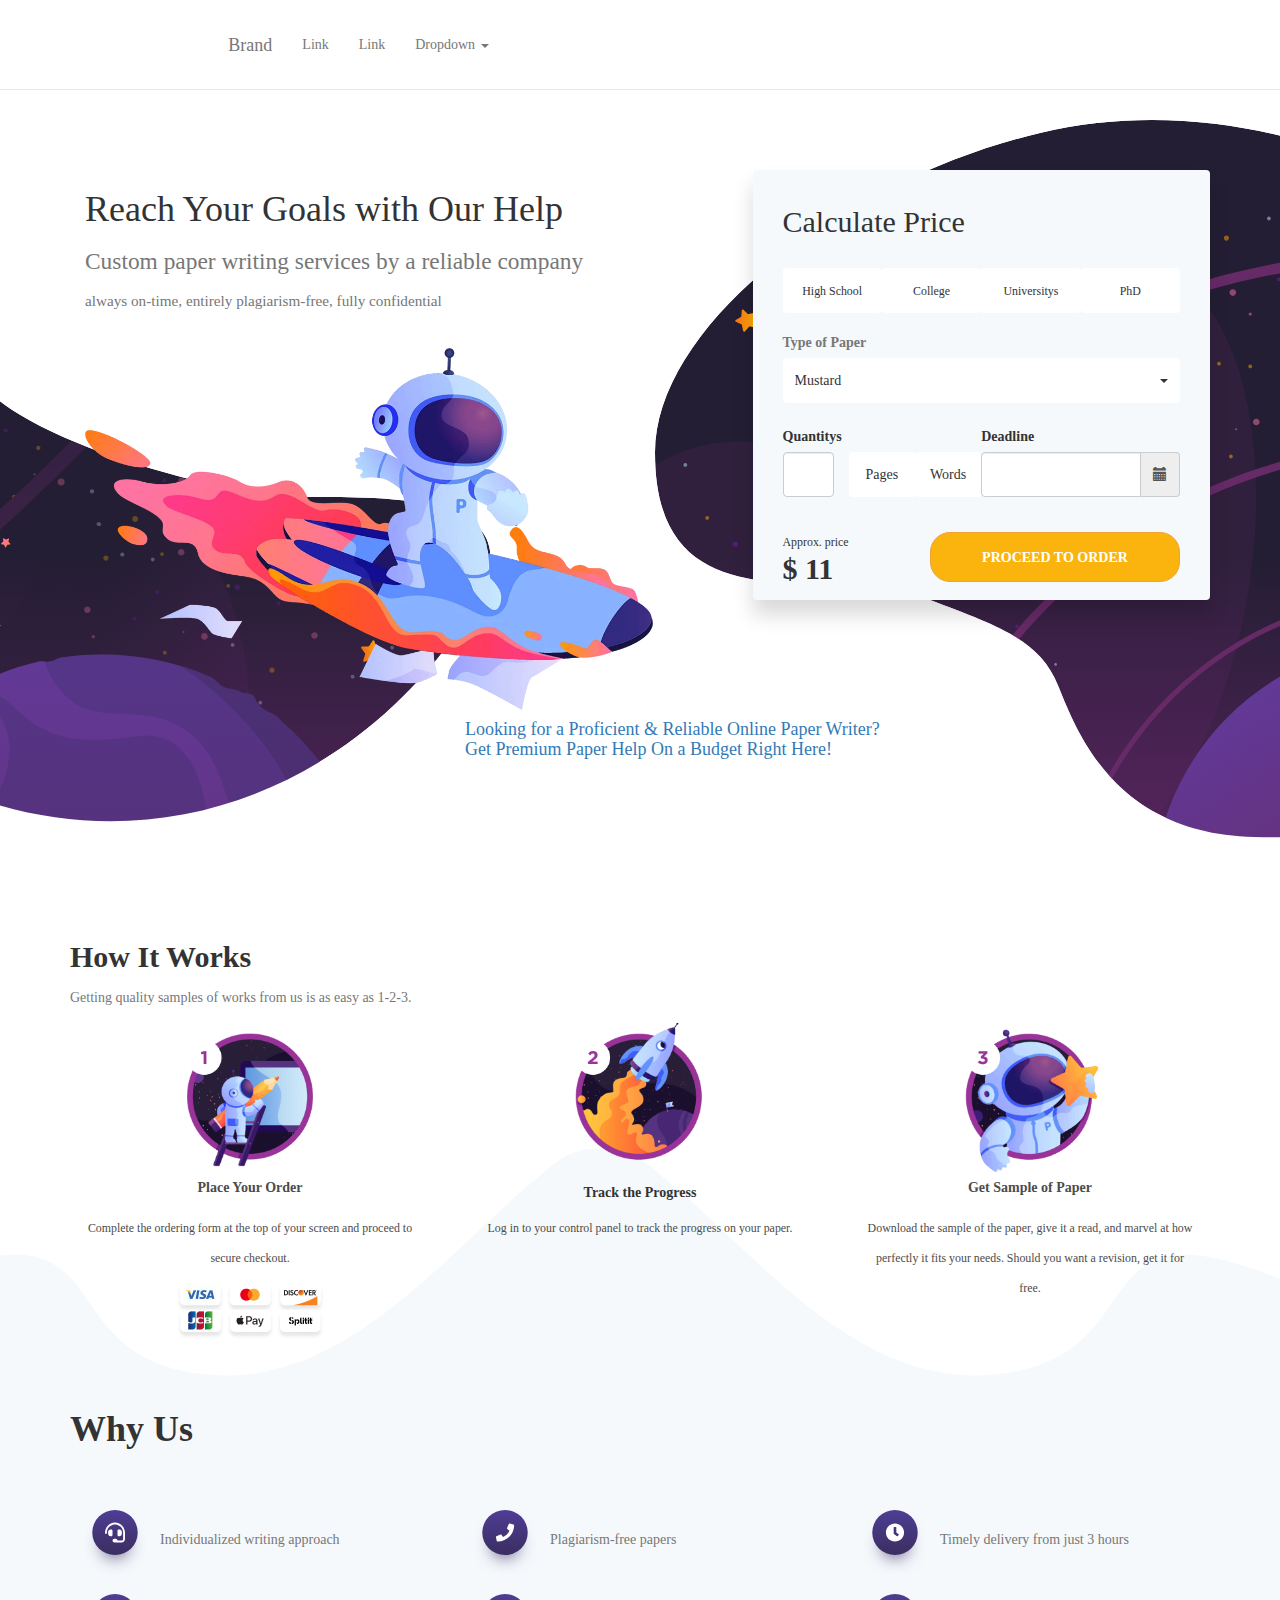
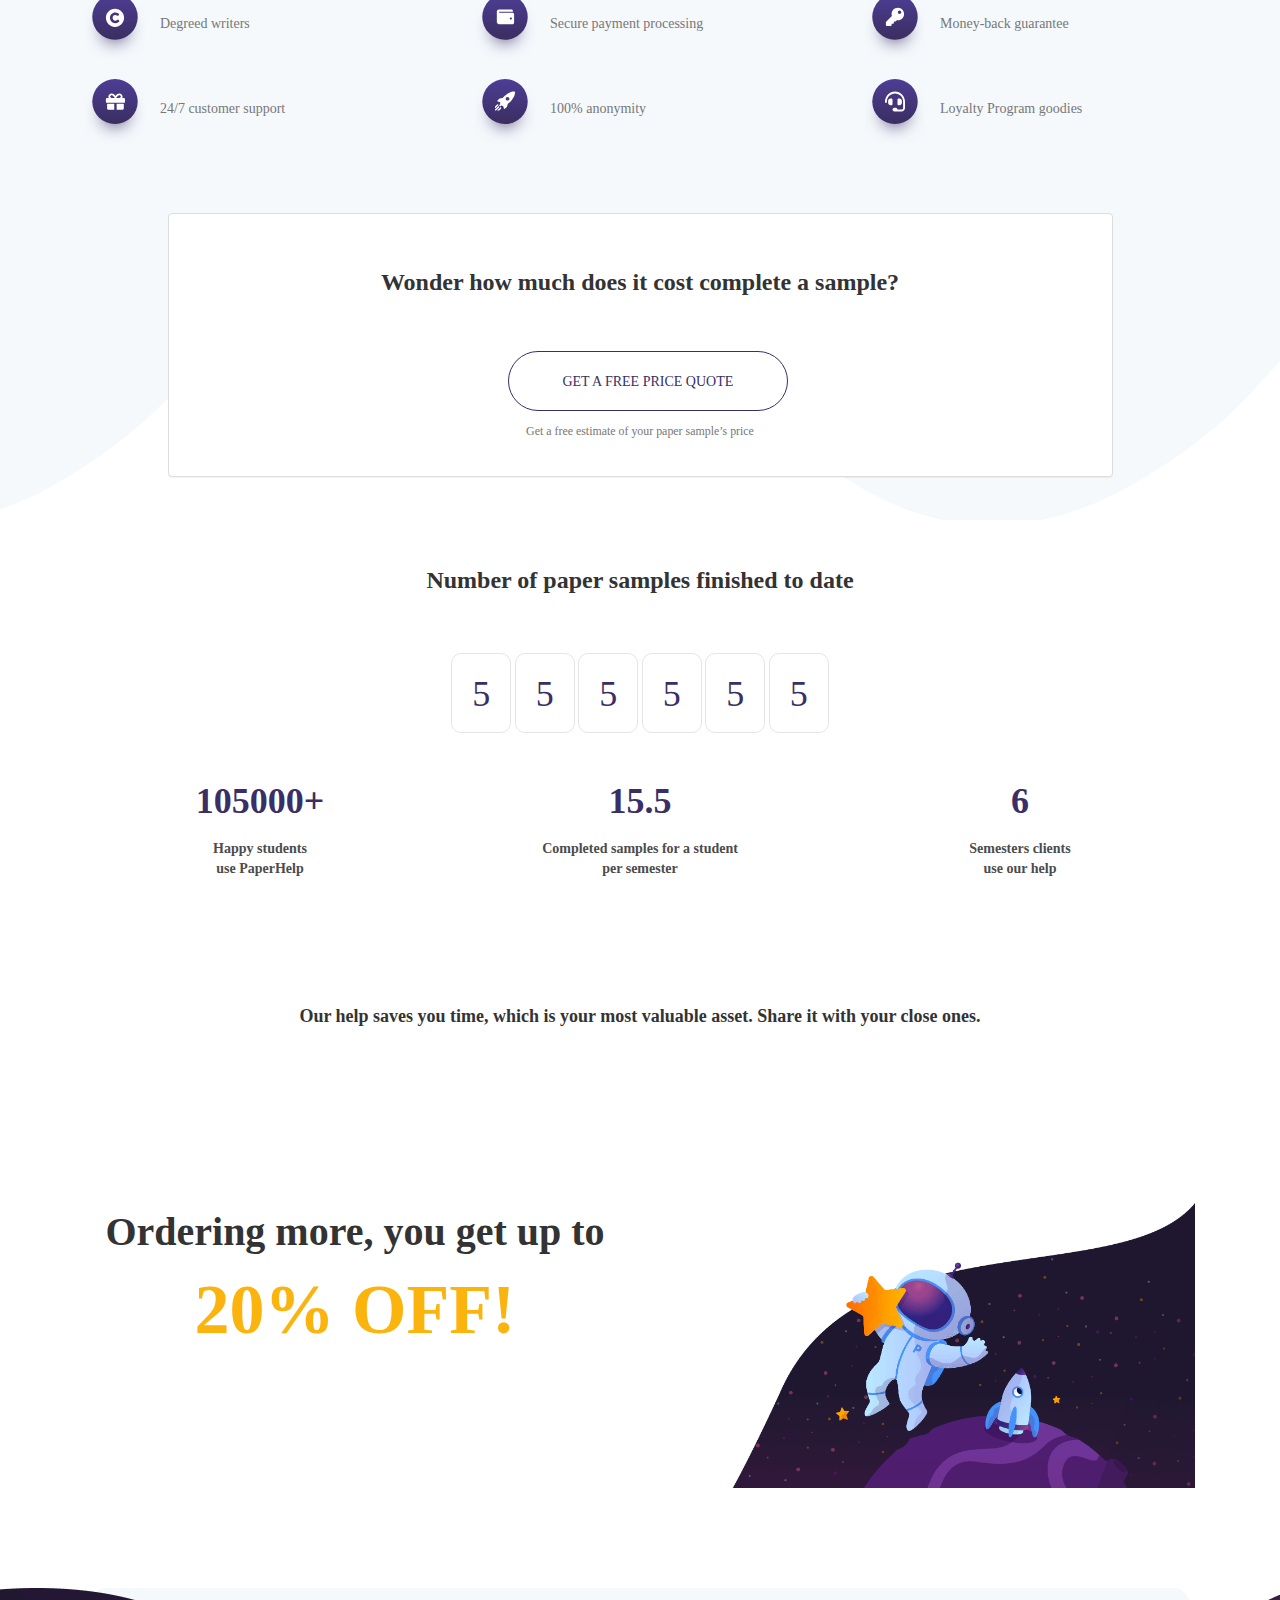
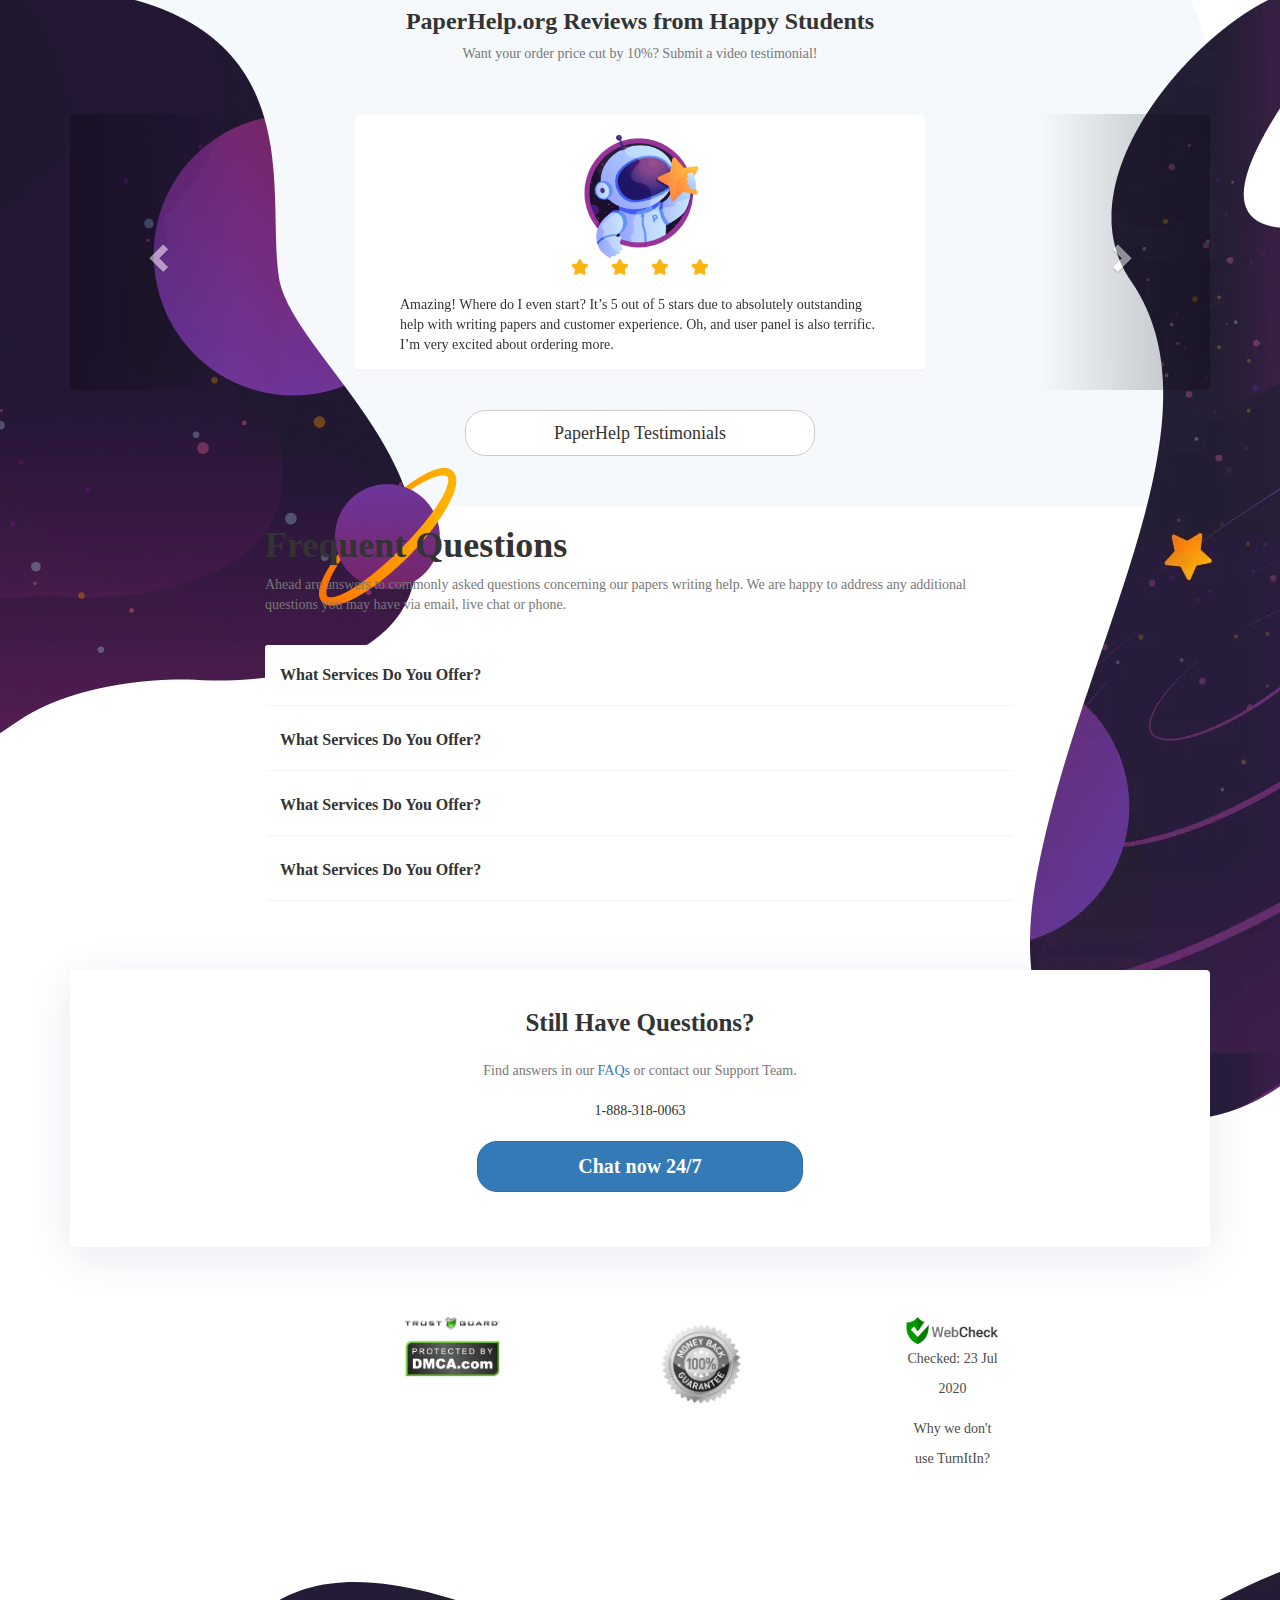
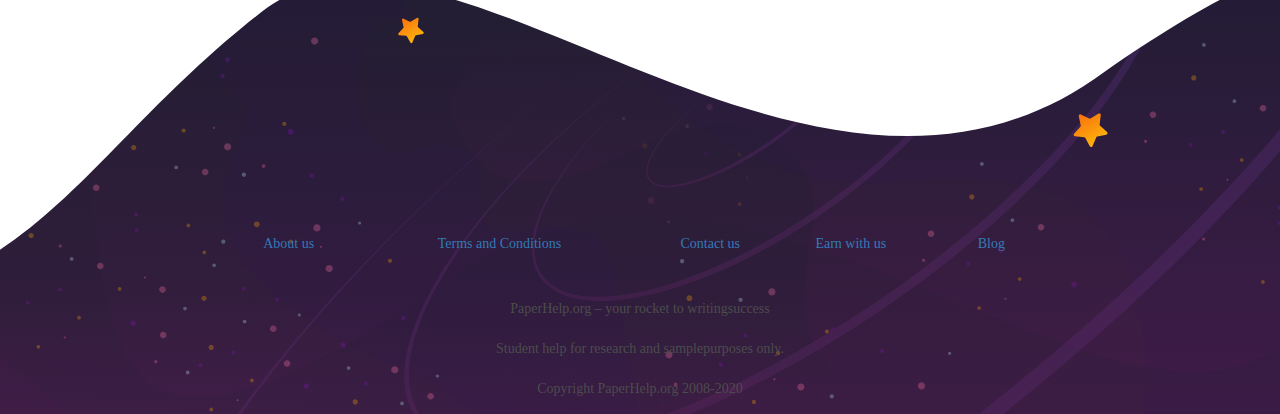
==== commit fc95d678: "1" ====
--- a/index.html
+++ b/index.html
@@ -96,7 +96,7 @@
     <script src="./js/config.js"></script>
     <script src="./js/utils.js"></script>
     <script>
-      utils.load(config.module.studyList);
+      utils.load(config.module.home);
     </script>
   </body>
 </html>
